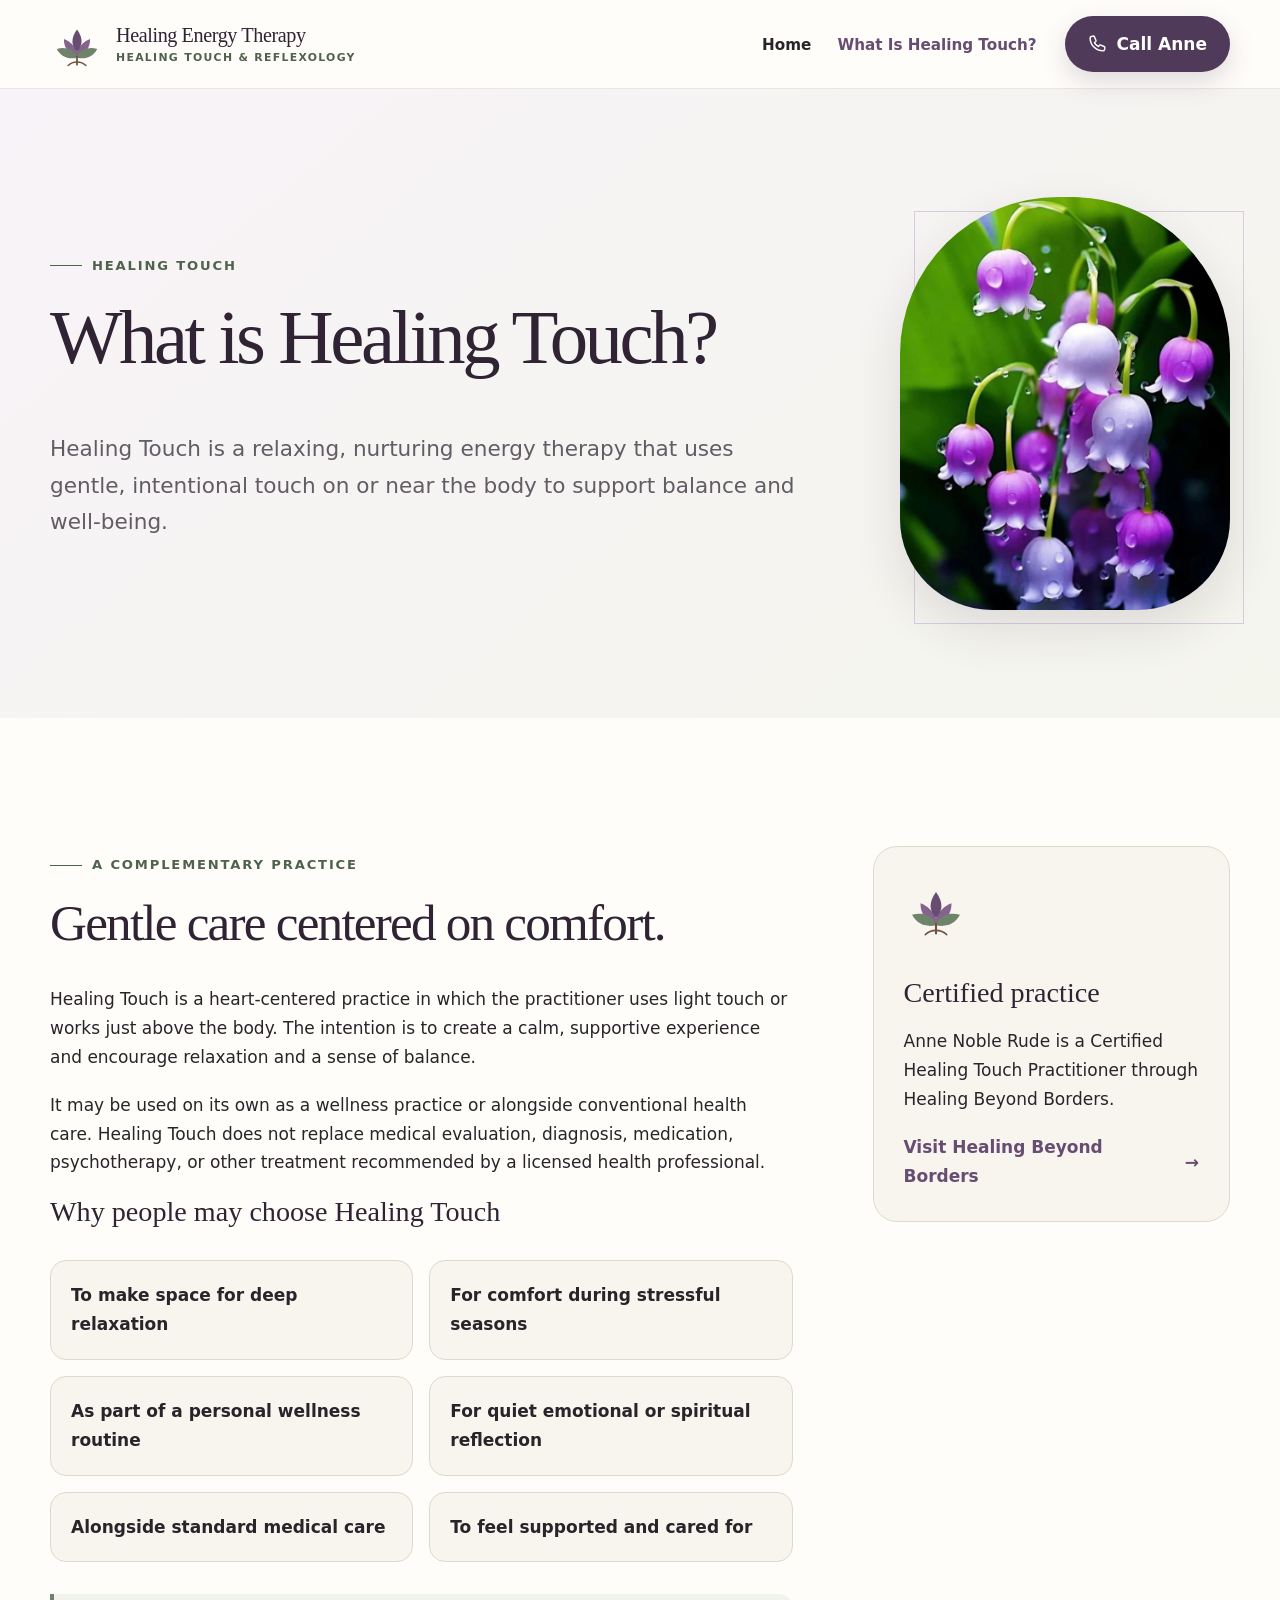
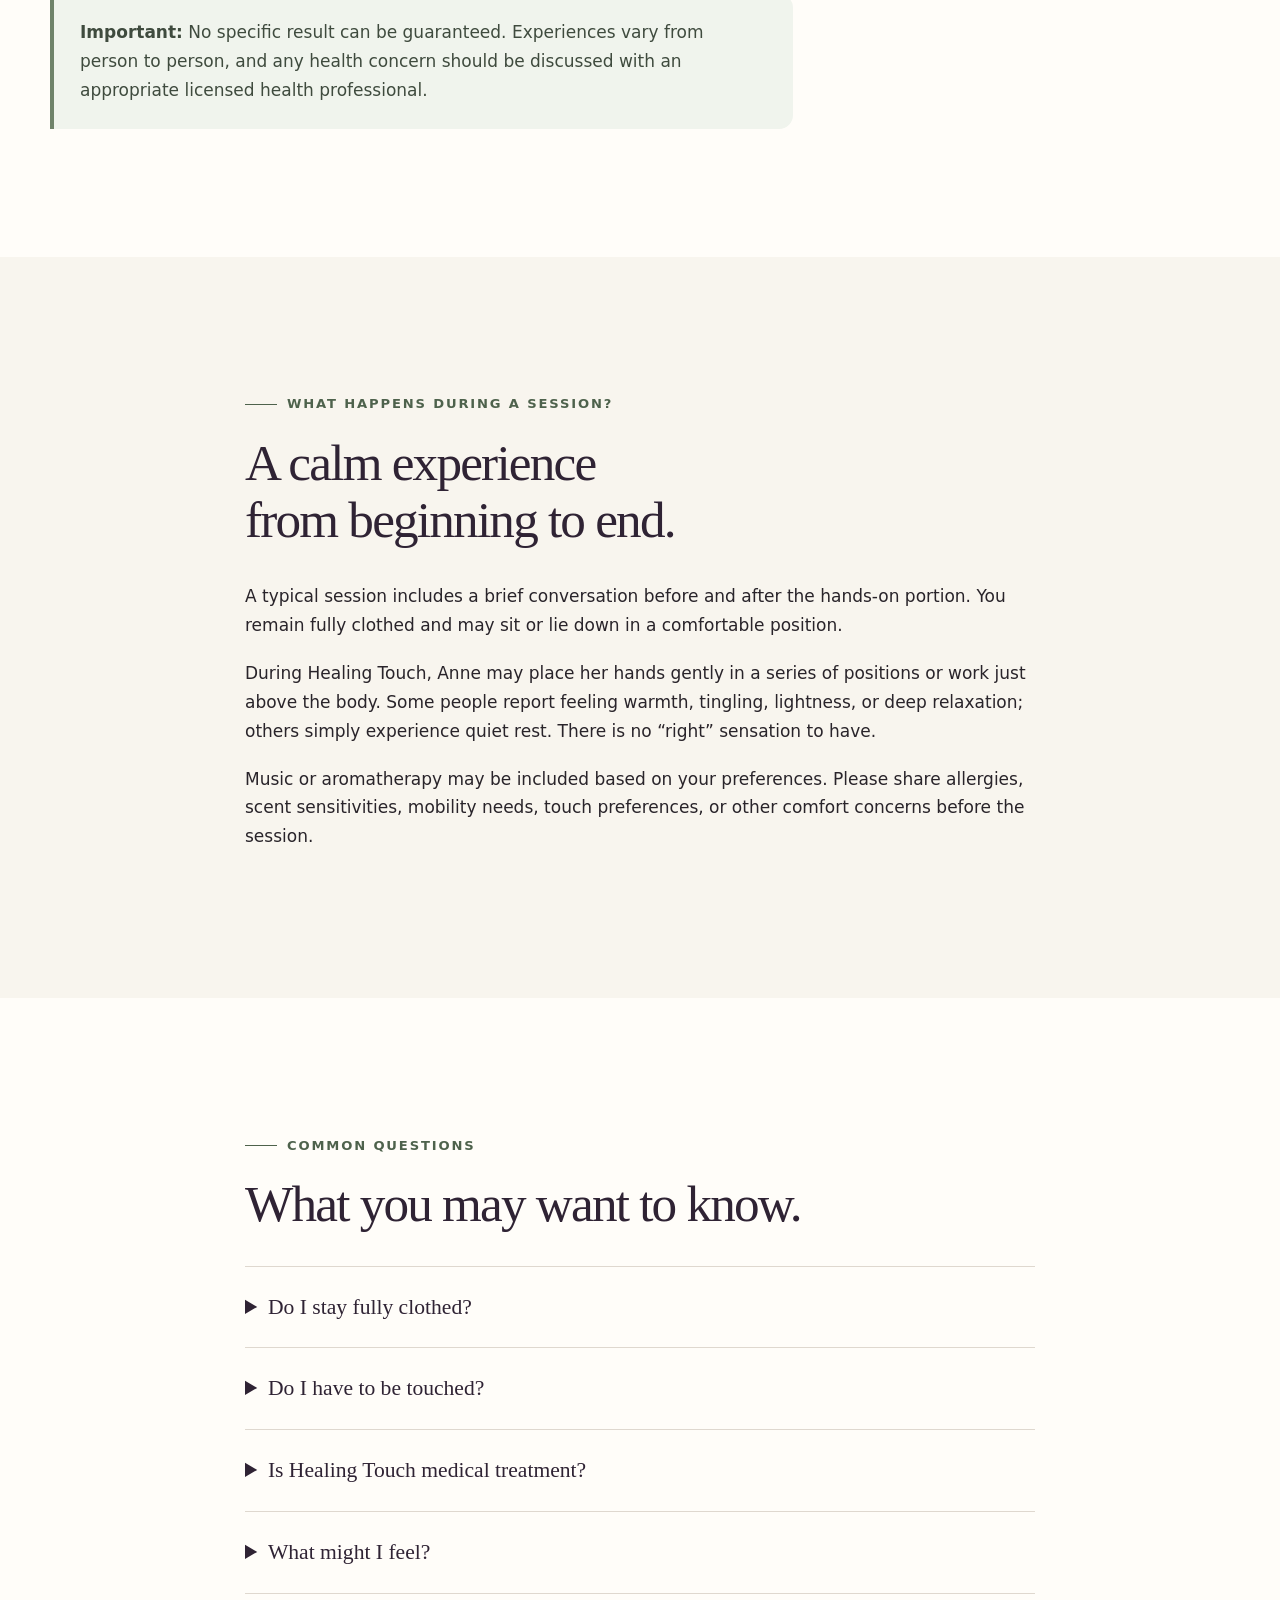
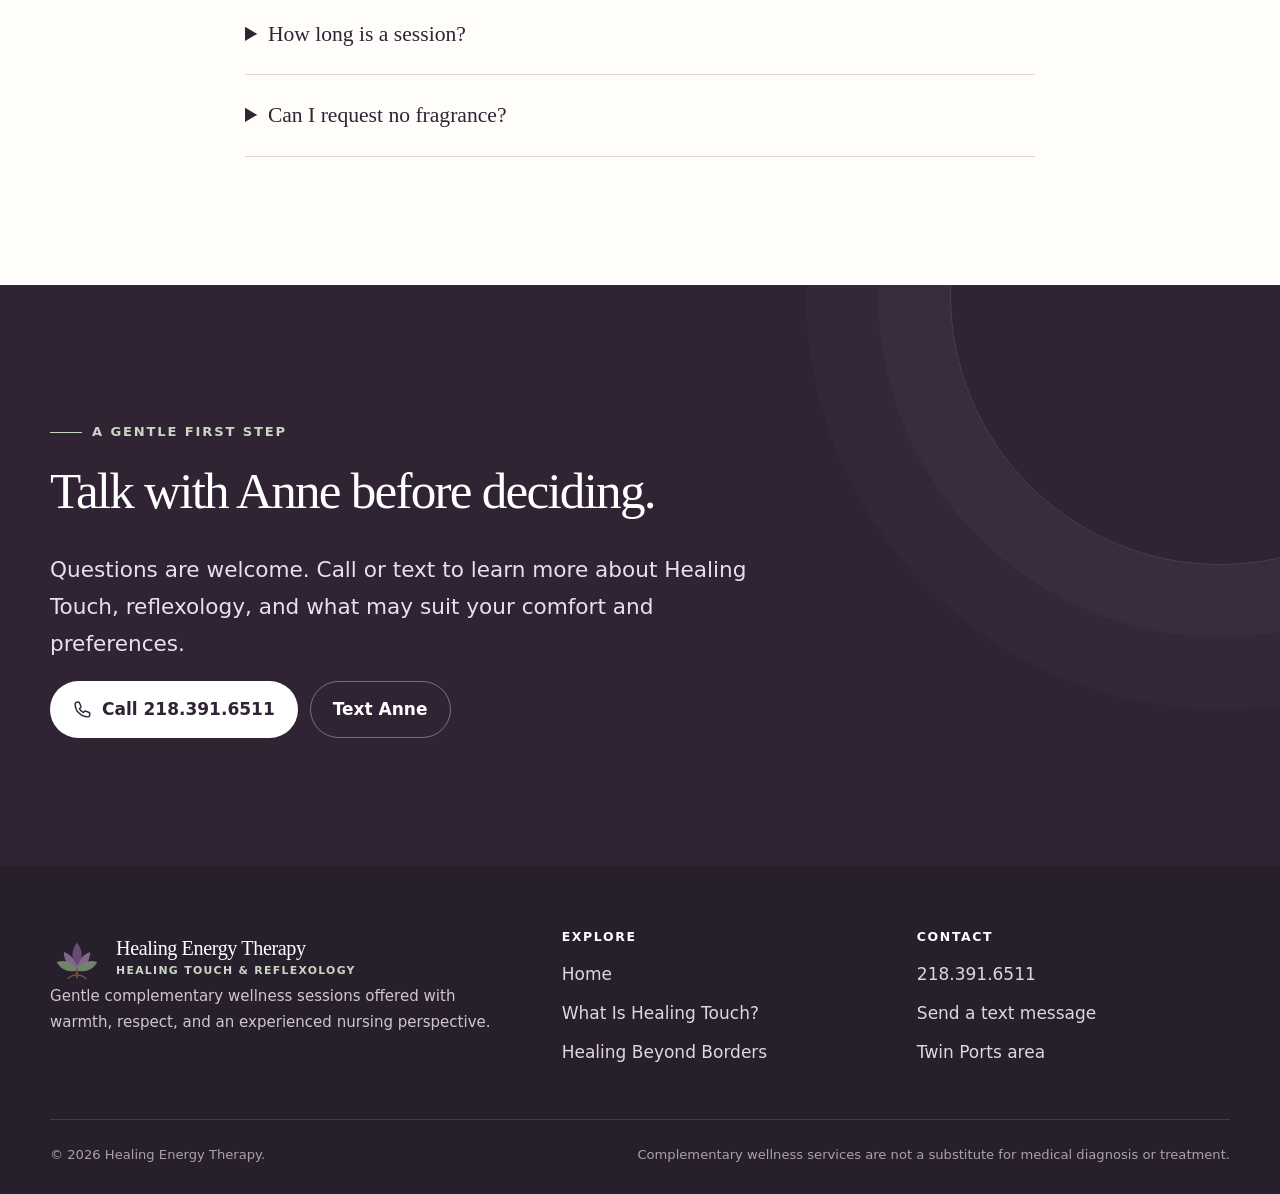
==== what-is-healing-touch/index.html @ 635c8689 "Add files via upload" ====
<!doctype html>
<html lang="en-US">
<head>
  <meta charset="utf-8">
  <meta name="viewport" content="width=device-width, initial-scale=1">
  <title>What Is Healing Touch? | Healing Energy Therapy</title>
  <meta name="description" content="Learn what Healing Touch is, how a session works, what you may experience, and answers to common questions from Anne Noble Rude, RN, MA, CHTP.">
  <meta name="robots" content="index,follow,max-image-preview:large">
  <meta name="theme-color" content="#4f3a59">
  <link rel="canonical" href="https://anneshealingtouchtherapy.com/what-is-healing-touch/">
  <link rel="icon" href="../assets/images/healing-energy-icon.png" type="image/png">
  <link rel="apple-touch-icon" href="../assets/images/healing-energy-icon.png">
  <link rel="manifest" href="../site.webmanifest">
  <link rel="preload" as="image" href="../assets/images/lily-of-the-valley.webp" fetchpriority="high">
  <link rel="stylesheet" href="../assets/css/styles-v1.css">
  <script defer src="../assets/js/site-v1.js"></script>
  <meta property="og:type" content="website"><meta property="og:locale" content="en_US"><meta property="og:site_name" content="Healing Energy Therapy">
  <meta property="og:title" content="What Is Healing Touch? | Healing Energy Therapy">
  <meta property="og:description" content="Learn what Healing Touch is, what a session is like, and answers to common questions.">
  <meta property="og:url" content="https://anneshealingtouchtherapy.com/what-is-healing-touch/">
  <meta property="og:image" content="https://anneshealingtouchtherapy.com/assets/images/healing-energy-social-share.webp"><meta property="og:image:width" content="1200"><meta property="og:image:height" content="630"><meta property="og:image:alt" content="Healing Energy Therapy lotus logo with soft purple flowers">
  <meta name="twitter:card" content="summary_large_image"><meta name="twitter:title" content="What Is Healing Touch? | Healing Energy Therapy"><meta name="twitter:description" content="Learn what Healing Touch is, what a session is like, and answers to common questions."><meta name="twitter:image" content="https://anneshealingtouchtherapy.com/assets/images/healing-energy-social-share.webp">
  <script type="application/ld+json">{"@context":"https://schema.org","@type":"WebPage","@id":"https://anneshealingtouchtherapy.com/what-is-healing-touch/#webpage","url":"https://anneshealingtouchtherapy.com/what-is-healing-touch/","name":"What Is Healing Touch? | Healing Energy Therapy","description":"Learn what Healing Touch is, what happens during a session, and answers to common questions.","isPartOf":{"@id":"https://anneshealingtouchtherapy.com/#website"},"about":{"@type":"Thing","name":"Healing Touch"},"provider":{"@id":"https://anneshealingtouchtherapy.com/#organization"}}</script>
</head>
<body>
<a class="screen-reader-text" href="#main-content">Skip to content</a>
<header class="het-site-header">
  <div class="het-container het-header-inner">
    <a class="het-brand" href="../" aria-label="Healing Energy Therapy home">
      <svg class="het-brand-mark" aria-hidden="true" viewBox="0 0 120 120" fill="none">
  <path d="M60 90C41 82 30 67 31 49c13 5 24 15 29 29 5-14 16-24 29-29 1 18-10 33-29 41Z" fill="#85638f"/>
  <path d="M60 77C48 65 45 48 60 28c15 20 12 37 0 49Z" fill="#684d73"/>
  <path d="M58 91c-20 3-34-4-43-20 17-5 32-1 43 12" fill="#6f836a"/>
  <path d="M62 91c20 3 34-4 43-20-17-5-32-1-43 12" fill="#6f836a"/>
  <path d="M60 88v18" stroke="#6f543f" stroke-width="4" stroke-linecap="round"/>
  <path d="M60 100c-8 0-15 3-20 8m20-8c8 0 15 3 20 8" stroke="#6f543f" stroke-width="3" stroke-linecap="round"/>
</svg>
      <span class="het-brand-text"><span class="het-brand-name">Healing Energy Therapy</span><span class="het-brand-subtitle">Healing Touch &amp; Reflexology</span></span>
    </a>
    <nav class="het-desktop-nav" aria-label="Primary navigation">
      <ul class="het-menu"><li><a href="../">Home</a></li><li><a aria-current="page" href="./">What Is Healing Touch?</a></li></ul>
      <a class="het-button het-header-button" href="tel:+12183916511"><svg aria-hidden="true" viewBox="0 0 24 24" fill="none"><path d="M8.2 3.7 10 7.8c.3.7.1 1.5-.5 2l-1.4 1.1c1.1 2.2 2.8 3.9 5 5l1.1-1.4c.5-.6 1.3-.8 2-.5l4.1 1.8c.8.4 1.2 1.2 1 2.1l-.5 2c-.2.8-.9 1.4-1.8 1.4C10 21.3 2.7 14 2.7 5c0-.9.6-1.6 1.4-1.8l2-.5c.9-.2 1.7.2 2.1 1Z" stroke="currentColor" stroke-width="1.8" stroke-linejoin="round"/></svg>Call Anne</a>
    </nav>
    <details class="het-mobile-menu">
      <summary><span class="screen-reader-text">Open menu</span><svg aria-hidden="true" viewBox="0 0 24 24" fill="none"><path d="M4 7h16M4 12h16M4 17h16" stroke="currentColor" stroke-width="2" stroke-linecap="round"/></svg></summary>
      <nav aria-label="Mobile navigation"><a href="../">Home</a><a aria-current="page" href="./">What Is Healing Touch?</a><a class="het-button" href="tel:+12183916511"><svg aria-hidden="true" viewBox="0 0 24 24" fill="none"><path d="M8.2 3.7 10 7.8c.3.7.1 1.5-.5 2l-1.4 1.1c1.1 2.2 2.8 3.9 5 5l1.1-1.4c.5-.6 1.3-.8 2-.5l4.1 1.8c.8.4 1.2 1.2 1 2.1l-.5 2c-.2.8-.9 1.4-1.8 1.4C10 21.3 2.7 14 2.7 5c0-.9.6-1.6 1.4-1.8l2-.5c.9-.2 1.7.2 2.1 1Z" stroke="currentColor" stroke-width="1.8" stroke-linejoin="round"/></svg>Call Anne</a></nav>
    </details>
  </div>
</header>
<main id="main-content">
  <section class="het-page-hero"><div class="het-container het-page-hero-grid"><div class="het-animate-in"><span class="het-kicker">Healing Touch</span><h1>What is Healing Touch?</h1><p class="het-lead">Healing Touch is a relaxing, nurturing energy therapy that uses gentle, intentional touch on or near the body to support balance and well-being.</p></div><div class="het-page-hero-image het-animate-in het-delay-1"><img src="../assets/images/lily-of-the-valley.webp" width="775" height="1000" alt="Purple bell-shaped flowers with water droplets" fetchpriority="high"></div></div></section>

  <section class="het-section"><div class="het-container het-content-grid"><article class="reveal"><span class="het-kicker">A complementary practice</span><h2>Gentle care centered on comfort.</h2><p>Healing Touch is a heart-centered practice in which the practitioner uses light touch or works just above the body. The intention is to create a calm, supportive experience and encourage relaxation and a sense of balance.</p><p>It may be used on its own as a wellness practice or alongside conventional health care. Healing Touch does not replace medical evaluation, diagnosis, medication, psychotherapy, or other treatment recommended by a licensed health professional.</p><h3>Why people may choose Healing Touch</h3><ul class="het-feature-list"><li>To make space for deep relaxation</li><li>For comfort during stressful seasons</li><li>As part of a personal wellness routine</li><li>For quiet emotional or spiritual reflection</li><li>Alongside standard medical care</li><li>To feel supported and cared for</li></ul><div class="het-notice"><strong>Important:</strong> No specific result can be guaranteed. Experiences vary from person to person, and any health concern should be discussed with an appropriate licensed health professional.</div></article><aside class="het-sticky-card reveal"><svg class="het-service-icon" aria-hidden="true" viewBox="0 0 120 120" fill="none">
  <path d="M60 90C41 82 30 67 31 49c13 5 24 15 29 29 5-14 16-24 29-29 1 18-10 33-29 41Z" fill="#85638f"/>
  <path d="M60 77C48 65 45 48 60 28c15 20 12 37 0 49Z" fill="#684d73"/>
  <path d="M58 91c-20 3-34-4-43-20 17-5 32-1 43 12" fill="#6f836a"/>
  <path d="M62 91c20 3 34-4 43-20-17-5-32-1-43 12" fill="#6f836a"/>
  <path d="M60 88v18" stroke="#6f543f" stroke-width="4" stroke-linecap="round"/>
  <path d="M60 100c-8 0-15 3-20 8m20-8c8 0 15 3 20 8" stroke="#6f543f" stroke-width="3" stroke-linecap="round"/>
</svg><h3>Certified practice</h3><p>Anne Noble Rude is a Certified Healing Touch Practitioner through Healing Beyond Borders.</p><a class="het-text-link" href="https://www.healingbeyondborders.org/" rel="external noopener noreferrer">Visit Healing Beyond Borders</a></aside></div></section>

  <section class="het-section het-section--soft"><div class="het-narrow reveal"><span class="het-kicker">What happens during a session?</span><h2>A calm experience from beginning to end.</h2><p>A typical session includes a brief conversation before and after the hands-on portion. You remain fully clothed and may sit or lie down in a comfortable position.</p><p>During Healing Touch, Anne may place her hands gently in a series of positions or work just above the body. Some people report feeling warmth, tingling, lightness, or deep relaxation; others simply experience quiet rest. There is no “right” sensation to have.</p><p>Music or aromatherapy may be included based on your preferences. Please share allergies, scent sensitivities, mobility needs, touch preferences, or other comfort concerns before the session.</p></div></section>

  <section class="het-section"><div class="het-narrow reveal"><span class="het-kicker">Common questions</span><h2>What you may want to know.</h2><div class="het-faq"><details><summary>Do I stay fully clothed?</summary><p>Yes. Healing Touch sessions are provided while you remain fully clothed.</p></details><details><summary>Do I have to be touched?</summary><p>No. Techniques can be performed with hands just above the body. Your preferences and consent guide the session at all times.</p></details><details><summary>Is Healing Touch medical treatment?</summary><p>No. It is a complementary wellness practice and should not be used in place of medical or mental health care.</p></details><details><summary>What might I feel?</summary><p>Experiences vary. You may notice relaxation, warmth, tingling, lightness, or no particular sensation. All of those experiences are normal.</p></details><details><summary>How long is a session?</summary><p>A typical session is approximately 60 minutes, including a brief conversation before and after the treatment portion. Call or text Anne to confirm the current session format.</p></details><details><summary>Can I request no fragrance?</summary><p>Yes. Aromatherapy is optional. Please mention allergies or scent sensitivities before your appointment.</p></details></div></div></section>

  <section class="het-section het-cta"><div class="het-container reveal"><span class="het-kicker het-kicker-light">A gentle first step</span><h2>Talk with Anne before deciding.</h2><p class="het-lead">Questions are welcome. Call or text to learn more about Healing Touch, reflexology, and what may suit your comfort and preferences.</p><div class="het-actions"><a class="het-button" href="tel:+12183916511"><svg aria-hidden="true" viewBox="0 0 24 24" fill="none"><path d="M8.2 3.7 10 7.8c.3.7.1 1.5-.5 2l-1.4 1.1c1.1 2.2 2.8 3.9 5 5l1.1-1.4c.5-.6 1.3-.8 2-.5l4.1 1.8c.8.4 1.2 1.2 1 2.1l-.5 2c-.2.8-.9 1.4-1.8 1.4C10 21.3 2.7 14 2.7 5c0-.9.6-1.6 1.4-1.8l2-.5c.9-.2 1.7.2 2.1 1Z" stroke="currentColor" stroke-width="1.8" stroke-linejoin="round"/></svg>Call 218.391.6511</a><a class="het-button het-button--secondary" href="sms:+12183916511">Text Anne</a></div></div></section>
</main>
<footer class="het-site-footer">
  <div class="het-container">
    <div class="het-footer-grid">
      <div>
        <a class="het-brand" href="../"><svg class="het-brand-mark" aria-hidden="true" viewBox="0 0 120 120" fill="none">
  <path d="M60 90C41 82 30 67 31 49c13 5 24 15 29 29 5-14 16-24 29-29 1 18-10 33-29 41Z" fill="#85638f"/>
  <path d="M60 77C48 65 45 48 60 28c15 20 12 37 0 49Z" fill="#684d73"/>
  <path d="M58 91c-20 3-34-4-43-20 17-5 32-1 43 12" fill="#6f836a"/>
  <path d="M62 91c20 3 34-4 43-20-17-5-32-1-43 12" fill="#6f836a"/>
  <path d="M60 88v18" stroke="#6f543f" stroke-width="4" stroke-linecap="round"/>
  <path d="M60 100c-8 0-15 3-20 8m20-8c8 0 15 3 20 8" stroke="#6f543f" stroke-width="3" stroke-linecap="round"/>
</svg><span class="het-brand-text"><span class="het-brand-name">Healing Energy Therapy</span><span class="het-brand-subtitle">Healing Touch &amp; Reflexology</span></span></a>
        <p>Gentle complementary wellness sessions offered with warmth, respect, and an experienced nursing perspective.</p>
      </div>
      <div><h2 class="het-footer-title">Explore</h2><ul class="het-footer-links"><li><a href="../">Home</a></li><li><a href="./">What Is Healing Touch?</a></li><li><a href="https://www.healingbeyondborders.org/" rel="external noopener noreferrer">Healing Beyond Borders</a></li></ul></div>
      <div><h2 class="het-footer-title">Contact</h2><ul class="het-footer-links"><li><a href="tel:+12183916511">218.391.6511</a></li><li><a href="sms:+12183916511">Send a text message</a></li><li>Twin Ports area</li></ul></div>
    </div>
    <div class="het-footer-bottom"><span>&copy; <span data-current-year>2026</span> Healing Energy Therapy.</span><span>Complementary wellness services are not a substitute for medical diagnosis or treatment.</span></div>
  </div>
</footer>
</body>
</html>
---- assets/css/styles-v1.css ----
:root {
  --het-plum-950:#2f2334;--het-plum-800:#4f3a59;--het-plum-650:#684d73;--het-plum-200:#d9cce0;
  --het-sage-800:#4e624c;--het-sage-650:#6f836a;--het-sage-200:#d8e2d2;--het-bark-800:#5f4a3c;
  --het-cream:#f8f5ee;--het-ivory:#fffdf9;--het-ink:#29242a;--het-muted:#625c64;--het-border:#dfd8cf;
  --het-shadow:0 18px 50px rgba(47,35,52,.12);--het-radius:24px;--het-radius-lg:40px;--het-container:1180px;
}
*,*::before,*::after{box-sizing:border-box}html{scroll-behavior:smooth}body{margin:0;color:var(--het-ink);background:var(--het-ivory);font-family:ui-sans-serif,system-ui,-apple-system,BlinkMacSystemFont,"Segoe UI",sans-serif;font-size:17px;line-height:1.7;-webkit-font-smoothing:antialiased}img{max-width:100%;height:auto;display:block}a{color:var(--het-plum-650);text-decoration-thickness:1px;text-underline-offset:3px}a:hover{color:var(--het-plum-950)}button,input,textarea,select{font:inherit}button,a{-webkit-tap-highlight-color:transparent}:focus-visible{outline:3px solid #b08bc0;outline-offset:4px}h1,h2,h3,h4{margin:0 0 .65em;color:var(--het-plum-950);font-family:Georgia,"Times New Roman",serif;font-weight:500;line-height:1.12;text-wrap:balance}h1{font-size:clamp(2.65rem,6vw,5.6rem);letter-spacing:-.045em}h2{font-size:clamp(2.15rem,4vw,3.8rem);letter-spacing:-.035em}h3{font-size:clamp(1.4rem,2.2vw,1.95rem)}p{margin:0 0 1.2rem}ul,ol{padding-left:1.25rem}.screen-reader-text{position:absolute!important;width:1px;height:1px;padding:0;margin:-1px;overflow:hidden;clip:rect(0,0,0,0);white-space:nowrap;border:0}.screen-reader-text:focus{position:fixed!important;top:12px;left:12px;z-index:100000;width:auto;height:auto;padding:12px 16px;margin:0;clip:auto;background:#fff;color:var(--het-ink);border-radius:8px}.het-container{width:min(calc(100% - 40px),var(--het-container));margin-inline:auto}.het-narrow{width:min(calc(100% - 40px),790px);margin-inline:auto}.het-section{padding:clamp(72px,10vw,132px) 0;position:relative}.het-section--soft{background:var(--het-cream)}.het-section--sage{background:#eff3eb}.het-kicker{display:inline-flex;align-items:center;gap:10px;margin-bottom:18px;color:var(--het-sage-800);font-size:.82rem;font-weight:800;letter-spacing:.14em;text-transform:uppercase}.het-kicker::before{content:"";width:32px;height:1px;background:currentColor}.het-kicker-light{color:#c8d6c3}.het-lead{max-width:760px;font-size:clamp(1.12rem,2vw,1.35rem);color:var(--het-muted)}.het-centered{text-align:center}.het-centered .het-lead{margin-inline:auto}.het-button{display:inline-flex;align-items:center;justify-content:center;gap:10px;min-height:50px;padding:13px 22px;border:1px solid transparent;border-radius:999px;background:var(--het-plum-800);color:#fff;font-weight:750;text-decoration:none;box-shadow:0 10px 26px rgba(79,58,89,.18);transition:transform .18s ease,background .18s ease,box-shadow .18s ease}.het-button:hover{color:#fff;background:var(--het-plum-950);transform:translateY(-2px);box-shadow:0 14px 30px rgba(47,35,52,.24)}.het-button--secondary{background:transparent;color:var(--het-plum-950);border-color:var(--het-plum-200);box-shadow:none}.het-button--secondary:hover{color:var(--het-plum-950);background:#fff}.het-button svg{width:19px;height:19px}.het-actions{display:flex;flex-wrap:wrap;gap:12px;align-items:center}.het-site-header{position:sticky;top:0;z-index:1000;background:rgba(255,253,249,.94);border-bottom:1px solid rgba(95,74,60,.12);backdrop-filter:blur(14px)}.het-header-inner{min-height:88px;display:flex;align-items:center;justify-content:space-between;gap:28px}.het-brand{display:flex;align-items:center;gap:12px;color:var(--het-plum-950);text-decoration:none;min-width:0}.het-brand:hover{color:var(--het-plum-950)}.het-brand-mark{width:54px;flex:0 0 54px}.het-brand-text{display:flex;flex-direction:column;line-height:1.08}.het-brand-name{font-family:Georgia,"Times New Roman",serif;font-size:1.26rem;letter-spacing:-.02em}.het-brand-subtitle{margin-top:5px;color:var(--het-sage-800);font-size:.68rem;font-weight:800;letter-spacing:.12em;text-transform:uppercase}.het-desktop-nav{display:flex;align-items:center;gap:28px}.het-menu{display:flex;align-items:center;gap:26px;padding:0;margin:0;list-style:none}.het-menu a{color:var(--het-ink);font-size:.95rem;font-weight:700;text-decoration:none}.het-menu a:hover,.het-menu a[aria-current="page"]{color:var(--het-plum-650)}.het-header-button{white-space:nowrap}.het-mobile-menu{display:none;position:relative}.het-mobile-menu summary{display:grid;place-items:center;width:48px;height:48px;cursor:pointer;list-style:none;border-radius:50%}.het-mobile-menu summary::-webkit-details-marker{display:none}.het-mobile-menu summary svg{width:28px}.het-mobile-menu nav{position:absolute;top:58px;right:0;display:grid;gap:4px;width:min(310px,calc(100vw - 28px));padding:18px;background:var(--het-ivory);border:1px solid var(--het-border);border-radius:18px;box-shadow:var(--het-shadow)}.het-mobile-menu nav>a:not(.het-button){padding:10px 8px;color:var(--het-ink);font-weight:700;text-decoration:none;border-radius:8px}.het-mobile-menu nav>a:not(.het-button):hover{background:var(--het-cream)}.het-mobile-menu .het-button{margin-top:8px}.het-hero{overflow:hidden;position:relative;padding:clamp(62px,9vw,116px) 0 clamp(76px,10vw,128px);background:radial-gradient(circle at 12% 20%,rgba(217,204,224,.45),transparent 31%),radial-gradient(circle at 88% 78%,rgba(216,226,210,.65),transparent 30%),linear-gradient(135deg,#fffdf9 0%,#f6f0f7 48%,#f1f4ec 100%)}.het-hero::after{content:"";position:absolute;width:520px;height:520px;right:-240px;top:40px;border:1px solid rgba(104,77,115,.13);border-radius:50%;box-shadow:0 0 0 58px rgba(104,77,115,.035),0 0 0 116px rgba(111,131,106,.035)}.het-hero-grid{display:grid;grid-template-columns:1.05fr .95fr;gap:clamp(42px,8vw,96px);align-items:center;position:relative;z-index:1}.het-hero-copy p{max-width:650px;color:var(--het-muted);font-size:clamp(1.08rem,2vw,1.27rem)}.het-credential{display:inline-flex;flex-wrap:wrap;gap:7px 14px;margin:10px 0 30px;color:var(--het-bark-800);font-size:.96rem;font-weight:800}.het-credential span+span::before{content:"•";margin-right:14px;color:var(--het-sage-650)}.het-hero-visual{position:relative;min-height:540px}.het-hero-photo{position:absolute;inset:0 10% 0 8%;border-radius:48% 48% 32% 32%/38% 38% 25% 25%;overflow:hidden;box-shadow:var(--het-shadow);background:var(--het-plum-200)}.het-hero-photo img{width:100%;height:100%;object-fit:cover;object-position:center}.het-hero-card{position:absolute;right:0;bottom:38px;max-width:270px;padding:22px 24px;border:1px solid rgba(255,255,255,.65);border-radius:22px;background:rgba(255,253,249,.92);box-shadow:0 16px 45px rgba(47,35,52,.16);backdrop-filter:blur(12px)}.het-hero-card strong{display:block;margin-bottom:4px;color:var(--het-plum-950);font-family:Georgia,serif;font-size:1.22rem;font-weight:500}.het-hero-card span{color:var(--het-muted);font-size:.92rem}.het-botanical{position:absolute;left:0;bottom:14px;width:118px;opacity:.82}.het-intro-grid{display:grid;grid-template-columns:.9fr 1.1fr;gap:clamp(42px,8vw,100px);align-items:center}.het-image-frame{position:relative}.het-image-frame img{width:100%;aspect-ratio:4/5;object-fit:cover;border-radius:var(--het-radius-lg);box-shadow:var(--het-shadow)}.het-image-frame::before{content:"";position:absolute;inset:-18px 18px 18px -18px;border:1px solid var(--het-sage-200);border-radius:var(--het-radius-lg);z-index:-1}.het-check-list{display:grid;gap:14px;margin:28px 0 0;padding:0;list-style:none}.het-check-list li{position:relative;padding-left:34px}.het-check-list li::before{content:"";position:absolute;left:0;top:.5em;width:18px;height:18px;border-radius:50%;background:var(--het-sage-200);box-shadow:inset 0 0 0 5px #eff3eb;border:1px solid var(--het-sage-650)}.het-card-grid{display:grid;grid-template-columns:repeat(2,minmax(0,1fr));gap:24px;margin-top:48px}.het-service-card{position:relative;overflow:hidden;min-height:420px;padding:clamp(30px,5vw,54px);border:1px solid var(--het-border);border-radius:var(--het-radius);background:#fff;box-shadow:0 12px 36px rgba(47,35,52,.07)}.het-service-card::after{content:"";position:absolute;right:-65px;bottom:-65px;width:210px;height:210px;border-radius:50%;background:rgba(216,226,210,.55)}.het-service-card:nth-child(2)::after{background:rgba(217,204,224,.5)}.het-service-icon{width:64px;height:64px;margin-bottom:28px}.het-service-card p{max-width:520px;color:var(--het-muted)}.het-text-link{display:inline-flex;align-items:center;gap:8px;font-weight:800;text-decoration:none}.het-text-link::after{content:"→";transition:transform .18s ease}.het-text-link:hover::after{transform:translateX(4px)}.het-steps{display:grid;grid-template-columns:repeat(3,minmax(0,1fr));gap:22px;margin-top:50px;counter-reset:step}.het-step{padding:30px;border-radius:var(--het-radius);background:#fff;border:1px solid var(--het-border)}.het-step::before{counter-increment:step;content:"0" counter(step);display:block;margin-bottom:24px;color:var(--het-sage-650);font-family:Georgia,serif;font-size:1.35rem}.het-step p{color:var(--het-muted);font-size:.98rem}.het-practitioner{display:grid;grid-template-columns:1.1fr .9fr;gap:clamp(42px,8vw,100px);align-items:center}.het-quote-card{padding:clamp(32px,6vw,60px);border-radius:var(--het-radius-lg);color:#fff;background:var(--het-plum-800);box-shadow:var(--het-shadow)}.het-quote-card p{font-family:Georgia,serif;font-size:clamp(1.35rem,2.4vw,2.05rem);line-height:1.45}.het-quote-card small{display:block;margin-top:22px;color:#e8deec;font-weight:700}.het-cta{overflow:hidden;color:#fff;background:var(--het-plum-950)}.het-cta::before{content:"";position:absolute;width:540px;height:540px;right:-210px;top:-260px;border-radius:50%;border:1px solid rgba(255,255,255,.12);box-shadow:0 0 0 72px rgba(255,255,255,.025),0 0 0 144px rgba(255,255,255,.018)}.het-cta h2,.het-cta h3{color:#fff}.het-cta p{max-width:720px;color:#e8e0ea}.het-cta .het-button{background:#fff;color:var(--het-plum-950);box-shadow:none}.het-cta .het-button:hover{background:var(--het-cream);color:var(--het-plum-950)}.het-cta .het-button--secondary{background:transparent;color:#fff;border-color:rgba(255,255,255,.35)}.het-cta .het-button--secondary:hover{background:rgba(255,255,255,.08);color:#fff}.het-page-hero{overflow:hidden;position:relative;padding:clamp(60px,9vw,108px) 0;background:linear-gradient(140deg,#f8f3f8 0%,#f4f5ed 100%)}.het-page-hero-grid{display:grid;grid-template-columns:1.2fr .55fr;gap:clamp(38px,7vw,84px);align-items:center}.het-page-hero .het-lead{max-width:820px}.het-page-hero-image{max-width:330px;justify-self:end;position:relative}.het-page-hero-image img{aspect-ratio:4/5;object-fit:cover;border-radius:48% 48% 28% 28%/38% 38% 22% 22%;box-shadow:var(--het-shadow)}.het-page-hero-image::after{content:"";position:absolute;inset:14px -14px -14px 14px;border:1px solid var(--het-plum-200);border-radius:inherit;z-index:-1}.het-content-grid{display:grid;grid-template-columns:minmax(0,1.35fr) minmax(280px,.65fr);gap:clamp(42px,7vw,80px);align-items:start}.het-sticky-card{position:sticky;top:120px;padding:30px;border-radius:var(--het-radius);border:1px solid var(--het-border);background:var(--het-cream)}.het-feature-list{display:grid;grid-template-columns:repeat(2,minmax(0,1fr));gap:16px;margin:32px 0;padding:0;list-style:none}.het-feature-list li{padding:20px;border-radius:16px;background:var(--het-cream);border:1px solid var(--het-border);font-weight:700}.het-notice{padding:24px 26px;border-left:4px solid var(--het-sage-650);border-radius:0 14px 14px 0;background:#f0f4ed;color:#3f4b3e}.het-faq{border-top:1px solid var(--het-border)}.het-faq details{border-bottom:1px solid var(--het-border)}.het-faq summary{padding:22px 0;color:var(--het-plum-950);font-family:Georgia,serif;font-size:1.35rem;cursor:pointer}.het-faq details p{padding:0 0 22px;color:var(--het-muted)}.het-site-footer{padding:64px 0 28px;color:#ded6e1;background:#281f2c}.het-footer-grid{display:grid;grid-template-columns:1.2fr .8fr .8fr;gap:42px}.het-site-footer .het-brand{color:#fff}.het-site-footer .het-brand-subtitle{color:#c8d6c3}.het-site-footer p{max-width:480px;color:#cfc6d1;font-size:.94rem}.het-footer-title{margin-bottom:16px;color:#fff;font-family:inherit;font-size:.78rem;font-weight:800;letter-spacing:.13em;text-transform:uppercase}.het-footer-links{padding:0;margin:0;list-style:none}.het-footer-links li+li{margin-top:10px}.het-footer-links a{color:#ded6e1;text-decoration:none}.het-footer-links a:hover{color:#fff}.het-footer-bottom{display:flex;justify-content:space-between;gap:20px;margin-top:52px;padding-top:24px;border-top:1px solid rgba(255,255,255,.12);color:#aaa0ad;font-size:.82rem}.het-animate-in{animation:hetRise .72s both}.het-delay-1{animation-delay:.14s}.reveal{opacity:1;transform:none}.reveal-ready .reveal{opacity:0;transform:translateY(24px);transition:opacity .65s ease,transform .65s ease}.reveal-ready .reveal.is-visible{opacity:1;transform:none}@keyframes hetRise{from{opacity:0;transform:translateY(18px)}to{opacity:1;transform:none}}
@media(max-width:960px){.het-desktop-nav{display:none}.het-mobile-menu{display:block}.het-hero-grid,.het-intro-grid,.het-practitioner,.het-content-grid,.het-page-hero-grid{grid-template-columns:1fr}.het-hero-visual{min-height:480px;max-width:620px;width:100%;margin-inline:auto}.het-intro-grid .het-image-frame{max-width:620px}.het-sticky-card{position:static}.het-page-hero-image{display:none}.het-footer-grid{grid-template-columns:1fr 1fr}.het-footer-grid>:first-child{grid-column:1/-1}}
@media(max-width:680px){body{font-size:16px}.het-container,.het-narrow{width:min(calc(100% - 28px),var(--het-container))}.het-header-inner{min-height:76px}.het-brand-mark{width:46px;flex-basis:46px}.het-brand-name{font-size:1.05rem}.het-brand-subtitle{font-size:.58rem}.het-hero{padding-top:48px}.het-hero-visual{min-height:400px}.het-hero-photo{inset:0 3%}.het-hero-card{right:3%;bottom:16px;max-width:235px;padding:17px 18px}.het-botanical{width:86px}.het-card-grid,.het-steps,.het-feature-list,.het-footer-grid{grid-template-columns:1fr}.het-service-card{min-height:0}.het-footer-grid>:first-child{grid-column:auto}.het-footer-bottom{flex-direction:column}.het-actions{align-items:stretch}.het-actions .het-button{width:100%}.het-credential{display:grid;gap:2px}.het-credential span+span::before{content:none}.het-mobile-menu nav{right:-2px}}
@media(prefers-reduced-motion:reduce){html{scroll-behavior:auto}*,*::before,*::after{animation-duration:.01ms!important;animation-iteration-count:1!important;transition-duration:.01ms!important}.reveal-ready .reveal{opacity:1;transform:none}}
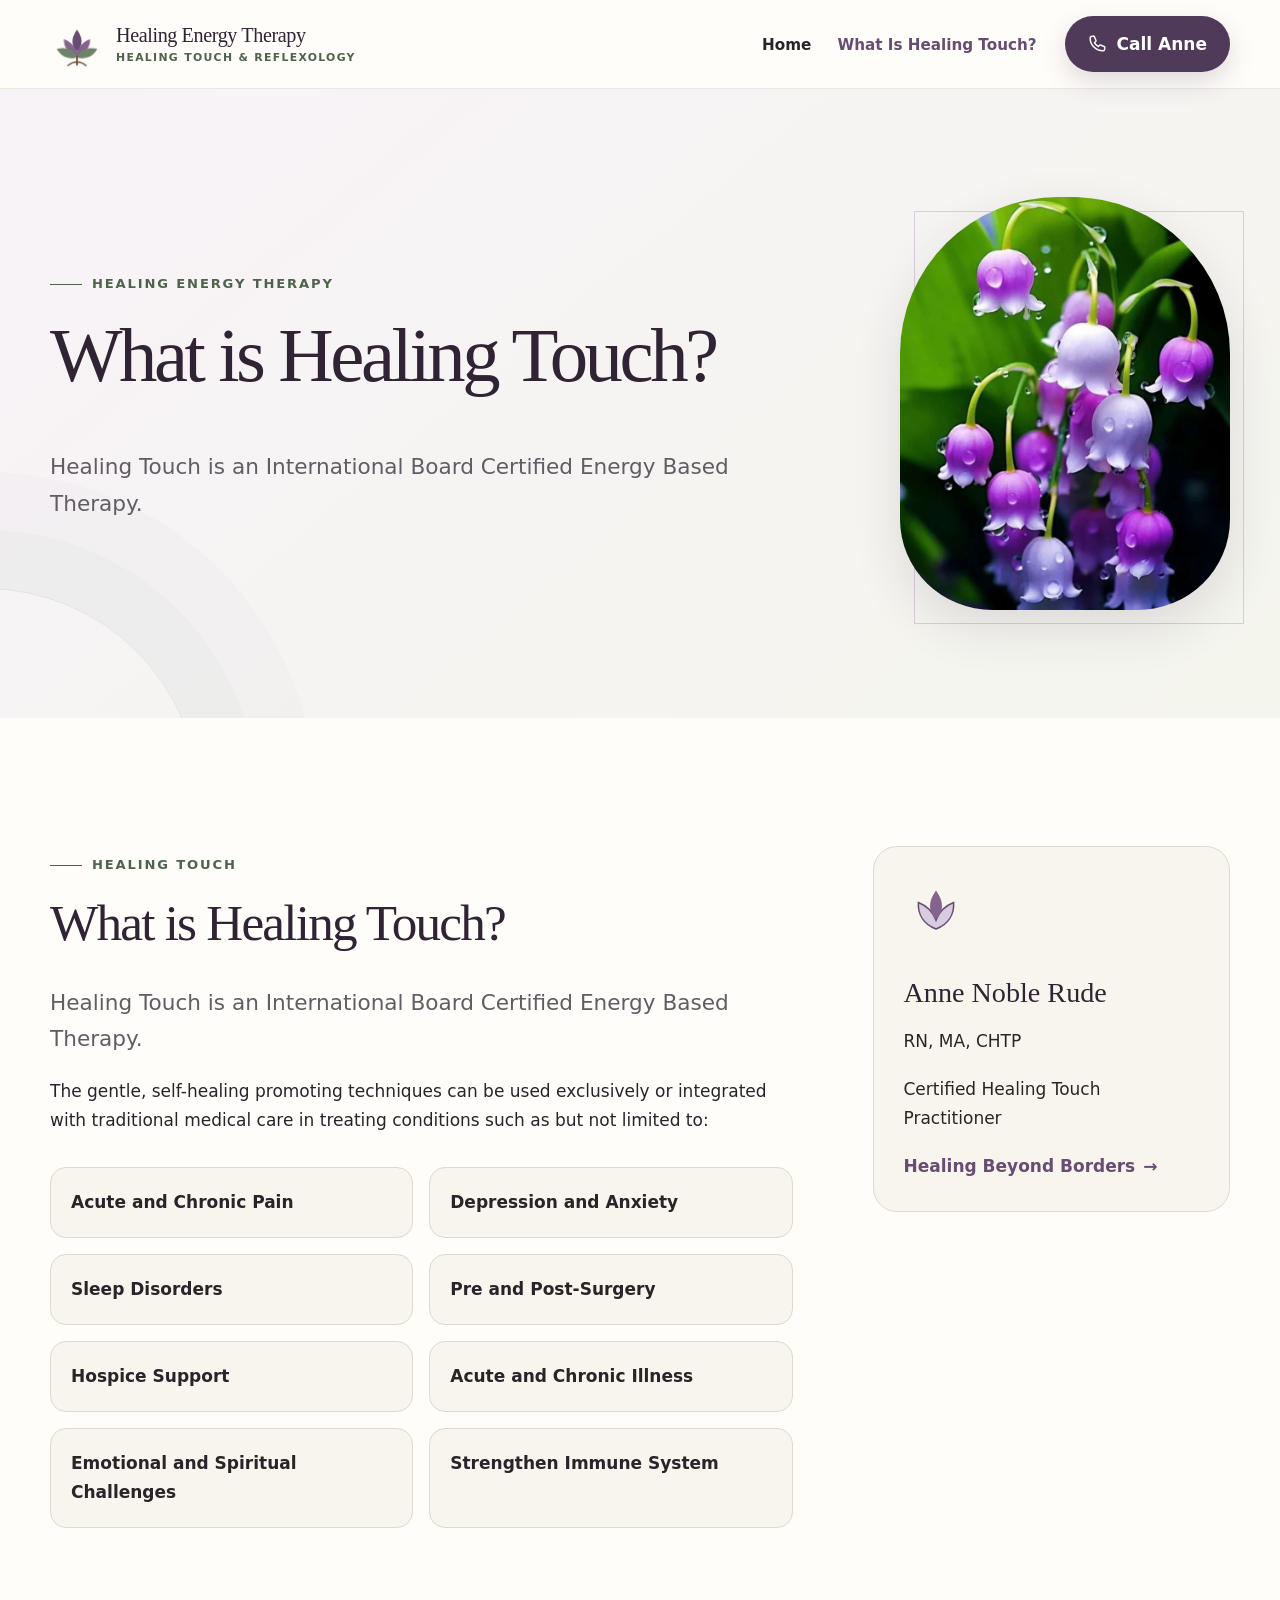
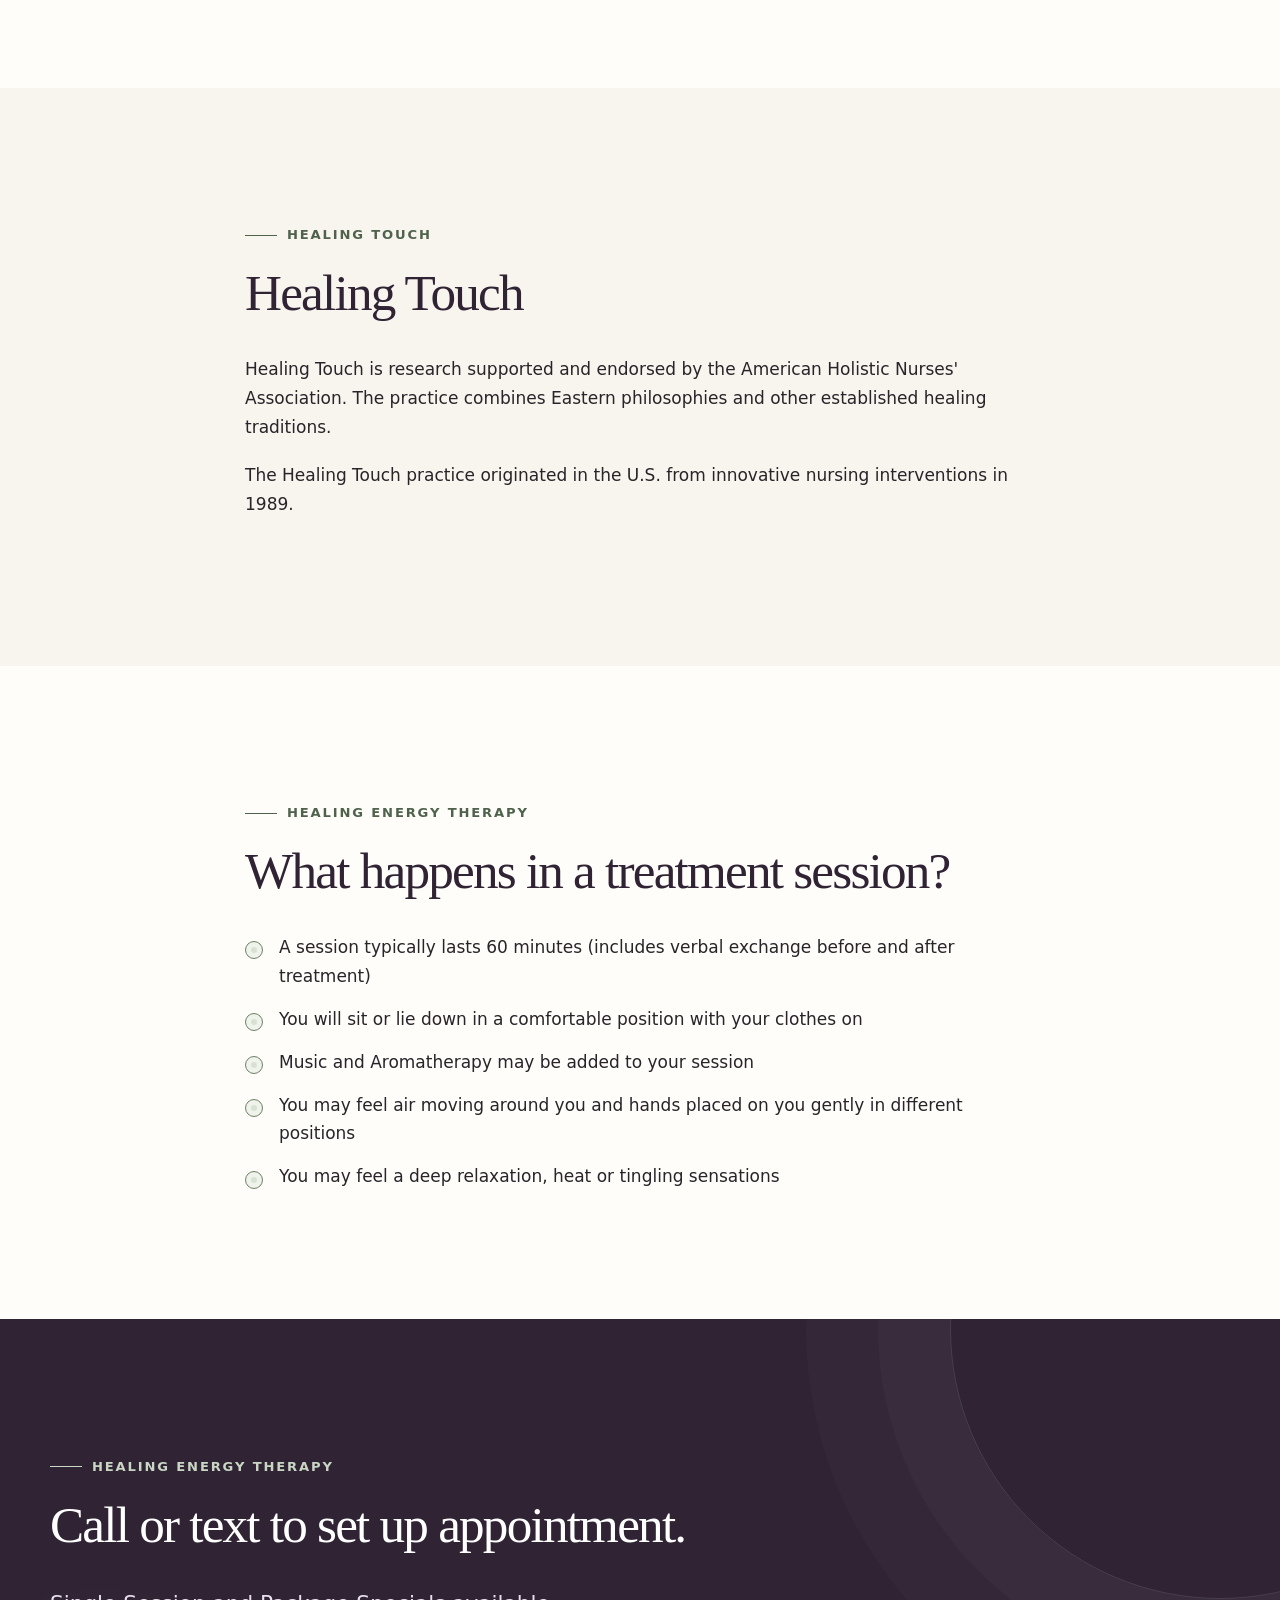
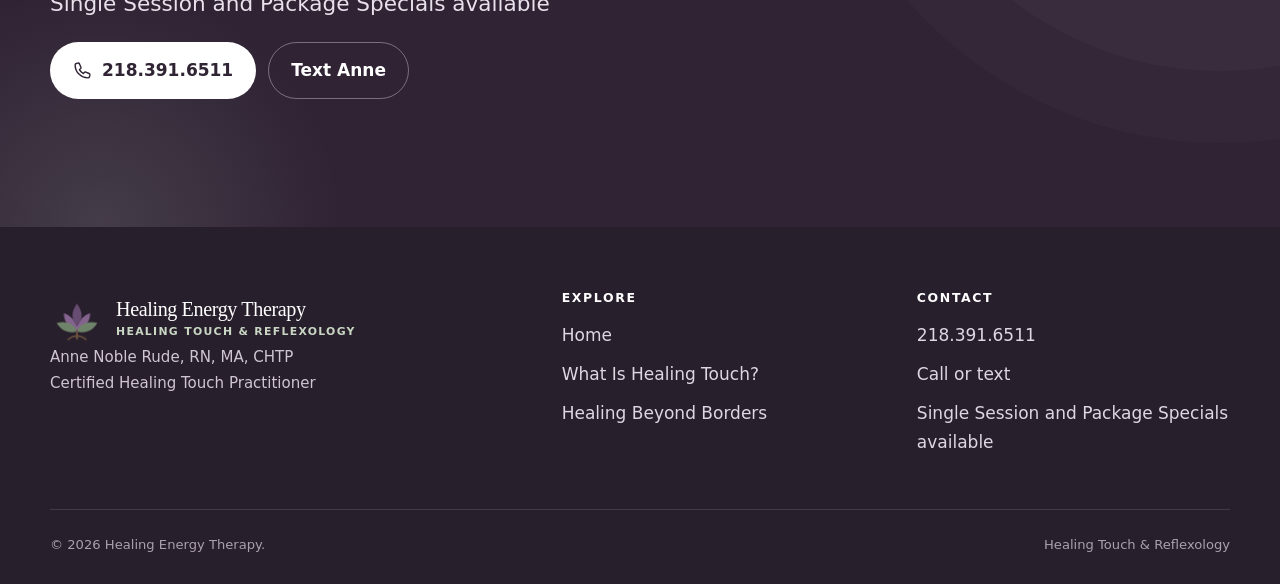
==== commit f39b80ad: "Replace website with revised masterpiece version" ====
--- a/what-is-healing-touch/index.html
+++ b/what-is-healing-touch/index.html
@@ -4,7 +4,7 @@
   <meta charset="utf-8">
   <meta name="viewport" content="width=device-width, initial-scale=1">
   <title>What Is Healing Touch? | Healing Energy Therapy</title>
-  <meta name="description" content="Learn what Healing Touch is, how a session works, what you may experience, and answers to common questions from Anne Noble Rude, RN, MA, CHTP.">
+  <meta name="description" content="Learn what Healing Touch is and what happens in a treatment session with Anne Noble Rude, RN, MA, CHTP.">
   <meta name="robots" content="index,follow,max-image-preview:large">
   <meta name="theme-color" content="#4f3a59">
   <link rel="canonical" href="https://anneshealingtouchtherapy.com/what-is-healing-touch/">
@@ -12,15 +12,14 @@
   <link rel="apple-touch-icon" href="../assets/images/healing-energy-icon.png">
   <link rel="manifest" href="../site.webmanifest">
   <link rel="preload" as="image" href="../assets/images/lily-of-the-valley.webp" fetchpriority="high">
-  <link rel="stylesheet" href="../assets/css/styles-v1.css">
-  <script defer src="../assets/js/site-v1.js"></script>
-  <meta property="og:type" content="website"><meta property="og:locale" content="en_US"><meta property="og:site_name" content="Healing Energy Therapy">
+  <link rel="stylesheet" href="../assets/css/styles-v2.css">
+  <script defer src="../assets/js/site-v2.js"></script>
+  <meta property="og:type" content="article"><meta property="og:locale" content="en_US"><meta property="og:site_name" content="Healing Energy Therapy">
   <meta property="og:title" content="What Is Healing Touch? | Healing Energy Therapy">
-  <meta property="og:description" content="Learn what Healing Touch is, what a session is like, and answers to common questions.">
+  <meta property="og:description" content="Learn what Healing Touch is and what happens in a treatment session with Anne Noble Rude, RN, MA, CHTP.">
   <meta property="og:url" content="https://anneshealingtouchtherapy.com/what-is-healing-touch/">
-  <meta property="og:image" content="https://anneshealingtouchtherapy.com/assets/images/healing-energy-social-share.webp"><meta property="og:image:width" content="1200"><meta property="og:image:height" content="630"><meta property="og:image:alt" content="Healing Energy Therapy lotus logo with soft purple flowers">
-  <meta name="twitter:card" content="summary_large_image"><meta name="twitter:title" content="What Is Healing Touch? | Healing Energy Therapy"><meta name="twitter:description" content="Learn what Healing Touch is, what a session is like, and answers to common questions."><meta name="twitter:image" content="https://anneshealingtouchtherapy.com/assets/images/healing-energy-social-share.webp">
-  <script type="application/ld+json">{"@context":"https://schema.org","@type":"WebPage","@id":"https://anneshealingtouchtherapy.com/what-is-healing-touch/#webpage","url":"https://anneshealingtouchtherapy.com/what-is-healing-touch/","name":"What Is Healing Touch? | Healing Energy Therapy","description":"Learn what Healing Touch is, what happens during a session, and answers to common questions.","isPartOf":{"@id":"https://anneshealingtouchtherapy.com/#website"},"about":{"@type":"Thing","name":"Healing Touch"},"provider":{"@id":"https://anneshealingtouchtherapy.com/#organization"}}</script>
+  <meta property="og:image" content="https://anneshealingtouchtherapy.com/assets/images/healing-energy-social-share.webp">
+  <meta name="twitter:card" content="summary_large_image"><meta name="twitter:title" content="What Is Healing Touch? | Healing Energy Therapy"><meta name="twitter:description" content="Learn what Healing Touch is and what happens in a treatment session."><meta name="twitter:image" content="https://anneshealingtouchtherapy.com/assets/images/healing-energy-social-share.webp">
 </head>
 <body>
 <a class="screen-reader-text" href="#main-content">Skip to content</a>
@@ -48,26 +47,19 @@
   </div>
 </header>
 <main id="main-content">
-  <section class="het-page-hero"><div class="het-container het-page-hero-grid"><div class="het-animate-in"><span class="het-kicker">Healing Touch</span><h1>What is Healing Touch?</h1><p class="het-lead">Healing Touch is a relaxing, nurturing energy therapy that uses gentle, intentional touch on or near the body to support balance and well-being.</p></div><div class="het-page-hero-image het-animate-in het-delay-1"><img src="../assets/images/lily-of-the-valley.webp" width="775" height="1000" alt="Purple bell-shaped flowers with water droplets" fetchpriority="high"></div></div></section>
+  <section class="het-page-hero"><div class="het-container het-page-hero-grid"><div class="het-animate-in"><span class="het-kicker">Healing Energy Therapy</span><h1>What is Healing Touch?</h1><p class="het-lead">Healing Touch is an International Board Certified Energy Based Therapy.</p></div><div class="het-page-hero-image het-animate-in het-delay-1"><img src="../assets/images/lily-of-the-valley.webp" width="775" height="1000" alt="Purple bell-shaped flowers with water droplets" fetchpriority="high"></div></div></section>
 
-  <section class="het-section"><div class="het-container het-content-grid"><article class="reveal"><span class="het-kicker">A complementary practice</span><h2>Gentle care centered on comfort.</h2><p>Healing Touch is a heart-centered practice in which the practitioner uses light touch or works just above the body. The intention is to create a calm, supportive experience and encourage relaxation and a sense of balance.</p><p>It may be used on its own as a wellness practice or alongside conventional health care. Healing Touch does not replace medical evaluation, diagnosis, medication, psychotherapy, or other treatment recommended by a licensed health professional.</p><h3>Why people may choose Healing Touch</h3><ul class="het-feature-list"><li>To make space for deep relaxation</li><li>For comfort during stressful seasons</li><li>As part of a personal wellness routine</li><li>For quiet emotional or spiritual reflection</li><li>Alongside standard medical care</li><li>To feel supported and cared for</li></ul><div class="het-notice"><strong>Important:</strong> No specific result can be guaranteed. Experiences vary from person to person, and any health concern should be discussed with an appropriate licensed health professional.</div></article><aside class="het-sticky-card reveal"><svg class="het-service-icon" aria-hidden="true" viewBox="0 0 120 120" fill="none">
-  <path d="M60 90C41 82 30 67 31 49c13 5 24 15 29 29 5-14 16-24 29-29 1 18-10 33-29 41Z" fill="#85638f"/>
-  <path d="M60 77C48 65 45 48 60 28c15 20 12 37 0 49Z" fill="#684d73"/>
-  <path d="M58 91c-20 3-34-4-43-20 17-5 32-1 43 12" fill="#6f836a"/>
-  <path d="M62 91c20 3 34-4 43-20-17-5-32-1-43 12" fill="#6f836a"/>
-  <path d="M60 88v18" stroke="#6f543f" stroke-width="4" stroke-linecap="round"/>
-  <path d="M60 100c-8 0-15 3-20 8m20-8c8 0 15 3 20 8" stroke="#6f543f" stroke-width="3" stroke-linecap="round"/>
-</svg><h3>Certified practice</h3><p>Anne Noble Rude is a Certified Healing Touch Practitioner through Healing Beyond Borders.</p><a class="het-text-link" href="https://www.healingbeyondborders.org/" rel="external noopener noreferrer">Visit Healing Beyond Borders</a></aside></div></section>
+  <section class="het-section"><div class="het-container het-content-grid"><article class="reveal reveal-left"><span class="het-kicker">Healing Touch</span><h2>What is Healing Touch?</h2><p class="het-lead">Healing Touch is an International Board Certified Energy Based Therapy.</p><p>The gentle, self-healing promoting techniques can be used exclusively or integrated with traditional medical care in treating conditions such as but not limited to:</p><ul class="het-feature-list" data-stagger><li>Acute and Chronic Pain</li><li>Depression and Anxiety</li><li>Sleep Disorders</li><li>Pre and Post-Surgery</li><li>Hospice Support</li><li>Acute and Chronic Illness</li><li>Emotional and Spiritual Challenges</li><li>Strengthen Immune System</li></ul></article><aside class="het-sticky-card reveal reveal-right"><svg class="het-service-icon" aria-hidden="true" viewBox="0 0 80 80" fill="none"><path d="M40 65C25 59 17 47 18 32c10 4 18 11 22 22 4-11 12-18 22-22 1 15-7 27-22 33Z" fill="#d9cce0" stroke="#684d73" stroke-width="2"/><path d="M40 53c-9-9-11-21 0-36 11 15 9 27 0 36Z" fill="#85638f"/></svg><h3>Anne Noble Rude</h3><p>RN, MA, CHTP</p><p>Certified Healing Touch Practitioner</p><a class="het-text-link" href="https://www.healingbeyondborders.org/" rel="external noopener noreferrer">Healing Beyond Borders</a></aside></div></section>
 
-  <section class="het-section het-section--soft"><div class="het-narrow reveal"><span class="het-kicker">What happens during a session?</span><h2>A calm experience from beginning to end.</h2><p>A typical session includes a brief conversation before and after the hands-on portion. You remain fully clothed and may sit or lie down in a comfortable position.</p><p>During Healing Touch, Anne may place her hands gently in a series of positions or work just above the body. Some people report feeling warmth, tingling, lightness, or deep relaxation; others simply experience quiet rest. There is no “right” sensation to have.</p><p>Music or aromatherapy may be included based on your preferences. Please share allergies, scent sensitivities, mobility needs, touch preferences, or other comfort concerns before the session.</p></div></section>
+  <section class="het-section het-section--soft"><div class="het-narrow reveal"><span class="het-kicker">Healing Touch</span><h2>Healing Touch</h2><p>Healing Touch is research supported and endorsed by the American Holistic Nurses' Association. The practice combines Eastern philosophies and other established healing traditions.</p><p>The Healing Touch practice originated in the U.S. from innovative nursing interventions in 1989.</p></div></section>
 
-  <section class="het-section"><div class="het-narrow reveal"><span class="het-kicker">Common questions</span><h2>What you may want to know.</h2><div class="het-faq"><details><summary>Do I stay fully clothed?</summary><p>Yes. Healing Touch sessions are provided while you remain fully clothed.</p></details><details><summary>Do I have to be touched?</summary><p>No. Techniques can be performed with hands just above the body. Your preferences and consent guide the session at all times.</p></details><details><summary>Is Healing Touch medical treatment?</summary><p>No. It is a complementary wellness practice and should not be used in place of medical or mental health care.</p></details><details><summary>What might I feel?</summary><p>Experiences vary. You may notice relaxation, warmth, tingling, lightness, or no particular sensation. All of those experiences are normal.</p></details><details><summary>How long is a session?</summary><p>A typical session is approximately 60 minutes, including a brief conversation before and after the treatment portion. Call or text Anne to confirm the current session format.</p></details><details><summary>Can I request no fragrance?</summary><p>Yes. Aromatherapy is optional. Please mention allergies or scent sensitivities before your appointment.</p></details></div></div></section>
+  <section class="het-section"><div class="het-narrow reveal"><span class="het-kicker">Healing Energy Therapy</span><h2>What happens in a treatment session?</h2><ul class="het-check-list"><li>A session typically lasts 60 minutes (includes verbal exchange before and after treatment)</li><li>You will sit or lie down in a comfortable position with your clothes on</li><li>Music and Aromatherapy may be added to your session</li><li>You may feel air moving around you and hands placed on you gently in different positions</li><li>You may feel a deep relaxation, heat or tingling sensations</li></ul></div></section>
 
-  <section class="het-section het-cta"><div class="het-container reveal"><span class="het-kicker het-kicker-light">A gentle first step</span><h2>Talk with Anne before deciding.</h2><p class="het-lead">Questions are welcome. Call or text to learn more about Healing Touch, reflexology, and what may suit your comfort and preferences.</p><div class="het-actions"><a class="het-button" href="tel:+12183916511"><svg aria-hidden="true" viewBox="0 0 24 24" fill="none"><path d="M8.2 3.7 10 7.8c.3.7.1 1.5-.5 2l-1.4 1.1c1.1 2.2 2.8 3.9 5 5l1.1-1.4c.5-.6 1.3-.8 2-.5l4.1 1.8c.8.4 1.2 1.2 1 2.1l-.5 2c-.2.8-.9 1.4-1.8 1.4C10 21.3 2.7 14 2.7 5c0-.9.6-1.6 1.4-1.8l2-.5c.9-.2 1.7.2 2.1 1Z" stroke="currentColor" stroke-width="1.8" stroke-linejoin="round"/></svg>Call 218.391.6511</a><a class="het-button het-button--secondary" href="sms:+12183916511">Text Anne</a></div></div></section>
+  <section class="het-section het-cta"><div class="het-container reveal"><span class="het-kicker het-kicker-light">Healing Energy Therapy</span><h2>Call or text to set up appointment.</h2><p class="het-lead">Single Session and Package Specials available</p><div class="het-actions"><a class="het-button" href="tel:+12183916511"><svg aria-hidden="true" viewBox="0 0 24 24" fill="none"><path d="M8.2 3.7 10 7.8c.3.7.1 1.5-.5 2l-1.4 1.1c1.1 2.2 2.8 3.9 5 5l1.1-1.4c.5-.6 1.3-.8 2-.5l4.1 1.8c.8.4 1.2 1.2 1 2.1l-.5 2c-.2.8-.9 1.4-1.8 1.4C10 21.3 2.7 14 2.7 5c0-.9.6-1.6 1.4-1.8l2-.5c.9-.2 1.7.2 2.1 1Z" stroke="currentColor" stroke-width="1.8" stroke-linejoin="round"/></svg>218.391.6511</a><a class="het-button het-button--secondary" href="sms:+12183916511">Text Anne</a></div></div></section>
 </main>
 <footer class="het-site-footer">
   <div class="het-container">
-    <div class="het-footer-grid">
+    <div class="het-footer-grid" data-stagger>
       <div>
         <a class="het-brand" href="../"><svg class="het-brand-mark" aria-hidden="true" viewBox="0 0 120 120" fill="none">
   <path d="M60 90C41 82 30 67 31 49c13 5 24 15 29 29 5-14 16-24 29-29 1 18-10 33-29 41Z" fill="#85638f"/>
@@ -77,12 +69,12 @@
   <path d="M60 88v18" stroke="#6f543f" stroke-width="4" stroke-linecap="round"/>
   <path d="M60 100c-8 0-15 3-20 8m20-8c8 0 15 3 20 8" stroke="#6f543f" stroke-width="3" stroke-linecap="round"/>
 </svg><span class="het-brand-text"><span class="het-brand-name">Healing Energy Therapy</span><span class="het-brand-subtitle">Healing Touch &amp; Reflexology</span></span></a>
-        <p>Gentle complementary wellness sessions offered with warmth, respect, and an experienced nursing perspective.</p>
+        <p>Anne Noble Rude, RN, MA, CHTP<br>Certified Healing Touch Practitioner</p>
       </div>
       <div><h2 class="het-footer-title">Explore</h2><ul class="het-footer-links"><li><a href="../">Home</a></li><li><a href="./">What Is Healing Touch?</a></li><li><a href="https://www.healingbeyondborders.org/" rel="external noopener noreferrer">Healing Beyond Borders</a></li></ul></div>
-      <div><h2 class="het-footer-title">Contact</h2><ul class="het-footer-links"><li><a href="tel:+12183916511">218.391.6511</a></li><li><a href="sms:+12183916511">Send a text message</a></li><li>Twin Ports area</li></ul></div>
+      <div><h2 class="het-footer-title">Contact</h2><ul class="het-footer-links"><li><a href="tel:+12183916511">218.391.6511</a></li><li><a href="sms:+12183916511">Call or text</a></li><li>Single Session and Package Specials available</li></ul></div>
     </div>
-    <div class="het-footer-bottom"><span>&copy; <span data-current-year>2026</span> Healing Energy Therapy.</span><span>Complementary wellness services are not a substitute for medical diagnosis or treatment.</span></div>
+    <div class="het-footer-bottom"><span>&copy; <span data-current-year>2026</span> Healing Energy Therapy.</span><span>Healing Touch &amp; Reflexology</span></div>
   </div>
 </footer>
 </body>
--- a/assets/css/styles-v2.css
+++ b/assets/css/styles-v2.css
@@ -0,0 +1,261 @@
+:root {
+  --het-plum-950:#2f2334;--het-plum-800:#4f3a59;--het-plum-650:#684d73;--het-plum-200:#d9cce0;
+  --het-sage-800:#4e624c;--het-sage-650:#6f836a;--het-sage-200:#d8e2d2;--het-bark-800:#5f4a3c;
+  --het-cream:#f8f5ee;--het-ivory:#fffdf9;--het-ink:#29242a;--het-muted:#625c64;--het-border:#dfd8cf;
+  --het-shadow:0 18px 50px rgba(47,35,52,.12);--het-radius:24px;--het-radius-lg:40px;--het-container:1180px;
+}
+*,*::before,*::after{box-sizing:border-box}html{scroll-behavior:smooth}body{margin:0;color:var(--het-ink);background:var(--het-ivory);font-family:ui-sans-serif,system-ui,-apple-system,BlinkMacSystemFont,"Segoe UI",sans-serif;font-size:17px;line-height:1.7;-webkit-font-smoothing:antialiased}img{max-width:100%;height:auto;display:block}a{color:var(--het-plum-650);text-decoration-thickness:1px;text-underline-offset:3px}a:hover{color:var(--het-plum-950)}button,input,textarea,select{font:inherit}button,a{-webkit-tap-highlight-color:transparent}:focus-visible{outline:3px solid #b08bc0;outline-offset:4px}h1,h2,h3,h4{margin:0 0 .65em;color:var(--het-plum-950);font-family:Georgia,"Times New Roman",serif;font-weight:500;line-height:1.12;text-wrap:balance}h1{font-size:clamp(2.65rem,6vw,5.6rem);letter-spacing:-.045em}h2{font-size:clamp(2.15rem,4vw,3.8rem);letter-spacing:-.035em}h3{font-size:clamp(1.4rem,2.2vw,1.95rem)}p{margin:0 0 1.2rem}ul,ol{padding-left:1.25rem}.screen-reader-text{position:absolute!important;width:1px;height:1px;padding:0;margin:-1px;overflow:hidden;clip:rect(0,0,0,0);white-space:nowrap;border:0}.screen-reader-text:focus{position:fixed!important;top:12px;left:12px;z-index:100000;width:auto;height:auto;padding:12px 16px;margin:0;clip:auto;background:#fff;color:var(--het-ink);border-radius:8px}.het-container{width:min(calc(100% - 40px),var(--het-container));margin-inline:auto}.het-narrow{width:min(calc(100% - 40px),790px);margin-inline:auto}.het-section{padding:clamp(72px,10vw,132px) 0;position:relative}.het-section--soft{background:var(--het-cream)}.het-section--sage{background:#eff3eb}.het-kicker{display:inline-flex;align-items:center;gap:10px;margin-bottom:18px;color:var(--het-sage-800);font-size:.82rem;font-weight:800;letter-spacing:.14em;text-transform:uppercase}.het-kicker::before{content:"";width:32px;height:1px;background:currentColor}.het-kicker-light{color:#c8d6c3}.het-lead{max-width:760px;font-size:clamp(1.12rem,2vw,1.35rem);color:var(--het-muted)}.het-centered{text-align:center}.het-centered .het-lead{margin-inline:auto}.het-button{display:inline-flex;align-items:center;justify-content:center;gap:10px;min-height:50px;padding:13px 22px;border:1px solid transparent;border-radius:999px;background:var(--het-plum-800);color:#fff;font-weight:750;text-decoration:none;box-shadow:0 10px 26px rgba(79,58,89,.18);transition:transform .18s ease,background .18s ease,box-shadow .18s ease}.het-button:hover{color:#fff;background:var(--het-plum-950);transform:translateY(-2px);box-shadow:0 14px 30px rgba(47,35,52,.24)}.het-button--secondary{background:transparent;color:var(--het-plum-950);border-color:var(--het-plum-200);box-shadow:none}.het-button--secondary:hover{color:var(--het-plum-950);background:#fff}.het-button svg{width:19px;height:19px}.het-actions{display:flex;flex-wrap:wrap;gap:12px;align-items:center}.het-site-header{position:sticky;top:0;z-index:1000;background:rgba(255,253,249,.94);border-bottom:1px solid rgba(95,74,60,.12);backdrop-filter:blur(14px)}.het-header-inner{min-height:88px;display:flex;align-items:center;justify-content:space-between;gap:28px}.het-brand{display:flex;align-items:center;gap:12px;color:var(--het-plum-950);text-decoration:none;min-width:0}.het-brand:hover{color:var(--het-plum-950)}.het-brand-mark{width:54px;flex:0 0 54px}.het-brand-text{display:flex;flex-direction:column;line-height:1.08}.het-brand-name{font-family:Georgia,"Times New Roman",serif;font-size:1.26rem;letter-spacing:-.02em}.het-brand-subtitle{margin-top:5px;color:var(--het-sage-800);font-size:.68rem;font-weight:800;letter-spacing:.12em;text-transform:uppercase}.het-desktop-nav{display:flex;align-items:center;gap:28px}.het-menu{display:flex;align-items:center;gap:26px;padding:0;margin:0;list-style:none}.het-menu a{color:var(--het-ink);font-size:.95rem;font-weight:700;text-decoration:none}.het-menu a:hover,.het-menu a[aria-current="page"]{color:var(--het-plum-650)}.het-header-button{white-space:nowrap}.het-mobile-menu{display:none;position:relative}.het-mobile-menu summary{display:grid;place-items:center;width:48px;height:48px;cursor:pointer;list-style:none;border-radius:50%}.het-mobile-menu summary::-webkit-details-marker{display:none}.het-mobile-menu summary svg{width:28px}.het-mobile-menu nav{position:absolute;top:58px;right:0;display:grid;gap:4px;width:min(310px,calc(100vw - 28px));padding:18px;background:var(--het-ivory);border:1px solid var(--het-border);border-radius:18px;box-shadow:var(--het-shadow)}.het-mobile-menu nav>a:not(.het-button){padding:10px 8px;color:var(--het-ink);font-weight:700;text-decoration:none;border-radius:8px}.het-mobile-menu nav>a:not(.het-button):hover{background:var(--het-cream)}.het-mobile-menu .het-button{margin-top:8px}.het-hero{overflow:hidden;position:relative;padding:clamp(62px,9vw,116px) 0 clamp(76px,10vw,128px);background:radial-gradient(circle at 12% 20%,rgba(217,204,224,.45),transparent 31%),radial-gradient(circle at 88% 78%,rgba(216,226,210,.65),transparent 30%),linear-gradient(135deg,#fffdf9 0%,#f6f0f7 48%,#f1f4ec 100%)}.het-hero::after{content:"";position:absolute;width:520px;height:520px;right:-240px;top:40px;border:1px solid rgba(104,77,115,.13);border-radius:50%;box-shadow:0 0 0 58px rgba(104,77,115,.035),0 0 0 116px rgba(111,131,106,.035)}.het-hero-grid{display:grid;grid-template-columns:1.05fr .95fr;gap:clamp(42px,8vw,96px);align-items:center;position:relative;z-index:1}.het-hero-copy p{max-width:650px;color:var(--het-muted);font-size:clamp(1.08rem,2vw,1.27rem)}.het-credential{display:inline-flex;flex-wrap:wrap;gap:7px 14px;margin:10px 0 30px;color:var(--het-bark-800);font-size:.96rem;font-weight:800}.het-credential span+span::before{content:"•";margin-right:14px;color:var(--het-sage-650)}.het-hero-visual{position:relative;min-height:540px}.het-hero-photo{position:absolute;inset:0 10% 0 8%;border-radius:48% 48% 32% 32%/38% 38% 25% 25%;overflow:hidden;box-shadow:var(--het-shadow);background:var(--het-plum-200)}.het-hero-photo img{width:100%;height:100%;object-fit:cover;object-position:center}.het-hero-card{position:absolute;right:0;bottom:38px;max-width:270px;padding:22px 24px;border:1px solid rgba(255,255,255,.65);border-radius:22px;background:rgba(255,253,249,.92);box-shadow:0 16px 45px rgba(47,35,52,.16);backdrop-filter:blur(12px)}.het-hero-card strong{display:block;margin-bottom:4px;color:var(--het-plum-950);font-family:Georgia,serif;font-size:1.22rem;font-weight:500}.het-hero-card span{color:var(--het-muted);font-size:.92rem}.het-botanical{position:absolute;left:0;bottom:14px;width:118px;opacity:.82}.het-intro-grid{display:grid;grid-template-columns:.9fr 1.1fr;gap:clamp(42px,8vw,100px);align-items:center}.het-image-frame{position:relative}.het-image-frame img{width:100%;aspect-ratio:4/5;object-fit:cover;border-radius:var(--het-radius-lg);box-shadow:var(--het-shadow)}.het-image-frame::before{content:"";position:absolute;inset:-18px 18px 18px -18px;border:1px solid var(--het-sage-200);border-radius:var(--het-radius-lg);z-index:-1}.het-check-list{display:grid;gap:14px;margin:28px 0 0;padding:0;list-style:none}.het-check-list li{position:relative;padding-left:34px}.het-check-list li::before{content:"";position:absolute;left:0;top:.5em;width:18px;height:18px;border-radius:50%;background:var(--het-sage-200);box-shadow:inset 0 0 0 5px #eff3eb;border:1px solid var(--het-sage-650)}.het-card-grid{display:grid;grid-template-columns:repeat(2,minmax(0,1fr));gap:24px;margin-top:48px}.het-service-card{position:relative;overflow:hidden;min-height:420px;padding:clamp(30px,5vw,54px);border:1px solid var(--het-border);border-radius:var(--het-radius);background:#fff;box-shadow:0 12px 36px rgba(47,35,52,.07)}.het-service-card::after{content:"";position:absolute;right:-65px;bottom:-65px;width:210px;height:210px;border-radius:50%;background:rgba(216,226,210,.55)}.het-service-card:nth-child(2)::after{background:rgba(217,204,224,.5)}.het-service-icon{width:64px;height:64px;margin-bottom:28px}.het-service-card p{max-width:520px;color:var(--het-muted)}.het-text-link{display:inline-flex;align-items:center;gap:8px;font-weight:800;text-decoration:none}.het-text-link::after{content:"→";transition:transform .18s ease}.het-text-link:hover::after{transform:translateX(4px)}.het-steps{display:grid;grid-template-columns:repeat(3,minmax(0,1fr));gap:22px;margin-top:50px;counter-reset:step}.het-step{padding:30px;border-radius:var(--het-radius);background:#fff;border:1px solid var(--het-border)}.het-step::before{counter-increment:step;content:"0" counter(step);display:block;margin-bottom:24px;color:var(--het-sage-650);font-family:Georgia,serif;font-size:1.35rem}.het-step p{color:var(--het-muted);font-size:.98rem}.het-practitioner{display:grid;grid-template-columns:1.1fr .9fr;gap:clamp(42px,8vw,100px);align-items:center}.het-quote-card{padding:clamp(32px,6vw,60px);border-radius:var(--het-radius-lg);color:#fff;background:var(--het-plum-800);box-shadow:var(--het-shadow)}.het-quote-card p{font-family:Georgia,serif;font-size:clamp(1.35rem,2.4vw,2.05rem);line-height:1.45}.het-quote-card small{display:block;margin-top:22px;color:#e8deec;font-weight:700}.het-cta{overflow:hidden;color:#fff;background:var(--het-plum-950)}.het-cta::before{content:"";position:absolute;width:540px;height:540px;right:-210px;top:-260px;border-radius:50%;border:1px solid rgba(255,255,255,.12);box-shadow:0 0 0 72px rgba(255,255,255,.025),0 0 0 144px rgba(255,255,255,.018)}.het-cta h2,.het-cta h3{color:#fff}.het-cta p{max-width:720px;color:#e8e0ea}.het-cta .het-button{background:#fff;color:var(--het-plum-950);box-shadow:none}.het-cta .het-button:hover{background:var(--het-cream);color:var(--het-plum-950)}.het-cta .het-button--secondary{background:transparent;color:#fff;border-color:rgba(255,255,255,.35)}.het-cta .het-button--secondary:hover{background:rgba(255,255,255,.08);color:#fff}.het-page-hero{overflow:hidden;position:relative;padding:clamp(60px,9vw,108px) 0;background:linear-gradient(140deg,#f8f3f8 0%,#f4f5ed 100%)}.het-page-hero-grid{display:grid;grid-template-columns:1.2fr .55fr;gap:clamp(38px,7vw,84px);align-items:center}.het-page-hero .het-lead{max-width:820px}.het-page-hero-image{max-width:330px;justify-self:end;position:relative}.het-page-hero-image img{aspect-ratio:4/5;object-fit:cover;border-radius:48% 48% 28% 28%/38% 38% 22% 22%;box-shadow:var(--het-shadow)}.het-page-hero-image::after{content:"";position:absolute;inset:14px -14px -14px 14px;border:1px solid var(--het-plum-200);border-radius:inherit;z-index:-1}.het-content-grid{display:grid;grid-template-columns:minmax(0,1.35fr) minmax(280px,.65fr);gap:clamp(42px,7vw,80px);align-items:start}.het-sticky-card{position:sticky;top:120px;padding:30px;border-radius:var(--het-radius);border:1px solid var(--het-border);background:var(--het-cream)}.het-feature-list{display:grid;grid-template-columns:repeat(2,minmax(0,1fr));gap:16px;margin:32px 0;padding:0;list-style:none}.het-feature-list li{padding:20px;border-radius:16px;background:var(--het-cream);border:1px solid var(--het-border);font-weight:700}.het-notice{padding:24px 26px;border-left:4px solid var(--het-sage-650);border-radius:0 14px 14px 0;background:#f0f4ed;color:#3f4b3e}.het-faq{border-top:1px solid var(--het-border)}.het-faq details{border-bottom:1px solid var(--het-border)}.het-faq summary{padding:22px 0;color:var(--het-plum-950);font-family:Georgia,serif;font-size:1.35rem;cursor:pointer}.het-faq details p{padding:0 0 22px;color:var(--het-muted)}.het-site-footer{padding:64px 0 28px;color:#ded6e1;background:#281f2c}.het-footer-grid{display:grid;grid-template-columns:1.2fr .8fr .8fr;gap:42px}.het-site-footer .het-brand{color:#fff}.het-site-footer .het-brand-subtitle{color:#c8d6c3}.het-site-footer p{max-width:480px;color:#cfc6d1;font-size:.94rem}.het-footer-title{margin-bottom:16px;color:#fff;font-family:inherit;font-size:.78rem;font-weight:800;letter-spacing:.13em;text-transform:uppercase}.het-footer-links{padding:0;margin:0;list-style:none}.het-footer-links li+li{margin-top:10px}.het-footer-links a{color:#ded6e1;text-decoration:none}.het-footer-links a:hover{color:#fff}.het-footer-bottom{display:flex;justify-content:space-between;gap:20px;margin-top:52px;padding-top:24px;border-top:1px solid rgba(255,255,255,.12);color:#aaa0ad;font-size:.82rem}.het-animate-in{animation:hetRise .72s both}.het-delay-1{animation-delay:.14s}.reveal{opacity:1;transform:none}.reveal-ready .reveal{opacity:0;transform:translateY(24px);transition:opacity .65s ease,transform .65s ease}.reveal-ready .reveal.is-visible{opacity:1;transform:none}@keyframes hetRise{from{opacity:0;transform:translateY(18px)}to{opacity:1;transform:none}}
+@media(max-width:960px){.het-desktop-nav{display:none}.het-mobile-menu{display:block}.het-hero-grid,.het-intro-grid,.het-practitioner,.het-content-grid,.het-page-hero-grid{grid-template-columns:1fr}.het-hero-visual{min-height:480px;max-width:620px;width:100%;margin-inline:auto}.het-intro-grid .het-image-frame{max-width:620px}.het-sticky-card{position:static}.het-page-hero-image{display:none}.het-footer-grid{grid-template-columns:1fr 1fr}.het-footer-grid>:first-child{grid-column:1/-1}}
+@media(max-width:680px){body{font-size:16px}.het-container,.het-narrow{width:min(calc(100% - 28px),var(--het-container))}.het-header-inner{min-height:76px}.het-brand-mark{width:46px;flex-basis:46px}.het-brand-name{font-size:1.05rem}.het-brand-subtitle{font-size:.58rem}.het-hero{padding-top:48px}.het-hero-visual{min-height:400px}.het-hero-photo{inset:0 3%}.het-hero-card{right:3%;bottom:16px;max-width:235px;padding:17px 18px}.het-botanical{width:86px}.het-card-grid,.het-steps,.het-feature-list,.het-footer-grid{grid-template-columns:1fr}.het-service-card{min-height:0}.het-footer-grid>:first-child{grid-column:auto}.het-footer-bottom{flex-direction:column}.het-actions{align-items:stretch}.het-actions .het-button{width:100%}.het-credential{display:grid;gap:2px}.het-credential span+span::before{content:none}.het-mobile-menu nav{right:-2px}}
+@media(prefers-reduced-motion:reduce){html{scroll-behavior:auto}*,*::before,*::after{animation-duration:.01ms!important;animation-iteration-count:1!important;transition-duration:.01ms!important}.reveal-ready .reveal{opacity:1;transform:none}}
+
+/* ==============================================================
+   Refined motion and interaction layer — v2
+   The movement is intentionally slow and subtle to suit a wellness
+   practice. Every effect is disabled for reduced-motion visitors.
+   ============================================================== */
+
+:root{
+  --het-ease-out:cubic-bezier(.22,1,.36,1);
+  --het-ease-soft:cubic-bezier(.25,.46,.45,.94);
+}
+
+/* Header polish */
+.het-site-header{
+  transition:min-height .32s var(--het-ease-out),background .32s ease,box-shadow .32s ease,border-color .32s ease;
+}
+.het-site-header.is-scrolled{
+  background:rgba(255,253,249,.975);
+  border-bottom-color:rgba(95,74,60,.18);
+  box-shadow:0 12px 36px rgba(47,35,52,.08);
+}
+.het-site-header.is-scrolled .het-header-inner{min-height:76px}
+.het-header-inner{transition:min-height .32s var(--het-ease-out)}
+
+/* Logo bloom on first load */
+.het-brand-mark path{transform-box:fill-box;transform-origin:center;animation:hetLogoBloom .72s var(--het-ease-out) both}
+.het-brand-mark path:nth-child(2){animation-delay:.08s}
+.het-brand-mark path:nth-child(3),.het-brand-mark path:nth-child(4){animation-delay:.15s}
+.het-brand-mark path:nth-child(5),.het-brand-mark path:nth-child(6){animation-delay:.22s}
+@keyframes hetLogoBloom{from{opacity:0;transform:scale(.72) translateY(4px)}to{opacity:1;transform:scale(1) translateY(0)}}
+
+/* Ambient hero movement */
+.het-hero::before{
+  content:"";
+  position:absolute;
+  left:-170px;
+  top:-210px;
+  width:520px;
+  height:520px;
+  border-radius:50%;
+  background:radial-gradient(circle,rgba(133,99,143,.13),rgba(133,99,143,0) 68%);
+  filter:blur(2px);
+  animation:hetOrbDrift 15s ease-in-out infinite alternate;
+}
+.het-hero::after{animation:hetRingDrift 18s ease-in-out infinite alternate;will-change:transform}
+.het-hero-photo{
+  translate:calc(var(--het-parallax-x,0) * -7px) calc(var(--het-parallax-y,0) * -7px);
+  transition:translate .35s var(--het-ease-soft),box-shadow .4s ease;
+  will-change:translate;
+}
+.het-hero-photo img{animation:hetPhotoBreathe 16s ease-in-out infinite alternate;will-change:transform}
+.het-hero-card{
+  translate:calc(var(--het-parallax-x,0) * 10px) calc(var(--het-parallax-y,0) * 10px);
+  animation:hetCardFloat 6s ease-in-out 1.1s infinite;
+  transition:translate .35s var(--het-ease-soft),box-shadow .35s ease;
+  will-change:translate,transform;
+}
+.het-botanical{
+  translate:calc(var(--het-parallax-x,0) * 13px) calc(var(--het-parallax-y,0) * 13px);
+  animation:hetBotanicalSway 7.5s ease-in-out .6s infinite;
+  filter:drop-shadow(0 10px 16px rgba(47,35,52,.12));
+  transform-origin:50% 88%;
+  will-change:translate,transform;
+}
+@keyframes hetPhotoBreathe{from{transform:scale(1.01)}to{transform:scale(1.065)}}
+@keyframes hetCardFloat{0%,100%{transform:translateY(0) rotate(-.25deg)}50%{transform:translateY(-8px) rotate(.25deg)}}
+@keyframes hetBotanicalSway{0%,100%{transform:translateY(0) rotate(-2deg)}50%{transform:translateY(-8px) rotate(2deg)}}
+@keyframes hetOrbDrift{from{transform:translate3d(0,0,0) scale(1)}to{transform:translate3d(60px,48px,0) scale(1.12)}}
+@keyframes hetRingDrift{from{transform:translate3d(0,0,0) rotate(0)}to{transform:translate3d(-35px,24px,0) rotate(8deg)}}
+
+/* Animated scroll cue */
+.het-scroll-cue{
+  position:absolute;
+  left:50%;
+  bottom:22px;
+  z-index:3;
+  display:flex;
+  flex-direction:column;
+  align-items:center;
+  gap:3px;
+  color:var(--het-sage-800);
+  font-size:.67rem;
+  font-weight:850;
+  letter-spacing:.16em;
+  text-decoration:none;
+  text-transform:uppercase;
+  transform:translateX(-50%);
+}
+.het-scroll-cue svg{width:22px;height:22px;animation:hetScrollNudge 2.1s ease-in-out infinite}
+.het-scroll-cue:hover{color:var(--het-plum-650)}
+@keyframes hetScrollNudge{0%,100%{transform:translateY(0);opacity:.72}50%{transform:translateY(7px);opacity:1}}
+
+/* More dimensional imagery */
+.het-image-frame,.het-page-hero-image{isolation:isolate}
+.het-image-frame img,.het-page-hero-image img{transition:transform .85s var(--het-ease-out),filter .6s ease}
+.het-image-frame:hover img,.het-page-hero-image:hover img{transform:scale(1.025);filter:saturate(1.04)}
+.het-image-frame::after{
+  content:"";
+  position:absolute;
+  inset:14% -7% auto auto;
+  z-index:-2;
+  width:170px;
+  aspect-ratio:1;
+  border-radius:50%;
+  background:rgba(217,204,224,.28);
+  filter:blur(1px);
+  animation:hetSoftPulse 8s ease-in-out infinite;
+}
+@keyframes hetSoftPulse{0%,100%{transform:scale(.92);opacity:.55}50%{transform:scale(1.08);opacity:.9}}
+
+/* Premium hover feedback */
+.het-button{position:relative;overflow:hidden;isolation:isolate}
+.het-button::after{
+  content:"";
+  position:absolute;
+  inset:-40% auto -40% -55%;
+  z-index:-1;
+  width:38%;
+  background:linear-gradient(90deg,transparent,rgba(255,255,255,.32),transparent);
+  transform:skewX(-18deg);
+  transition:left .62s var(--het-ease-out);
+}
+.het-button:hover::after{left:120%}
+.het-button--secondary::after{background:linear-gradient(90deg,transparent,rgba(104,77,115,.09),transparent)}
+
+.het-service-card,.het-step,.het-feature-list li,.het-sticky-card{
+  transition:transform .42s var(--het-ease-out),box-shadow .42s ease,border-color .42s ease,background .42s ease;
+}
+.het-service-card:hover{
+  transform:translateY(-9px);
+  border-color:rgba(104,77,115,.28);
+  box-shadow:0 26px 60px rgba(47,35,52,.13);
+}
+.het-service-card::after{transition:transform .7s var(--het-ease-out),opacity .7s ease}
+.het-service-card:hover::after{transform:scale(1.22);opacity:.86}
+.het-service-icon{transition:transform .5s var(--het-ease-out),filter .5s ease;transform-origin:center}
+.het-service-card:hover .het-service-icon{transform:translateY(-4px) rotate(-3deg) scale(1.06);filter:drop-shadow(0 10px 10px rgba(47,35,52,.12))}
+.het-step:hover,.het-feature-list li:hover,.het-sticky-card:hover{
+  transform:translateY(-5px);
+  border-color:rgba(111,131,106,.34);
+  box-shadow:0 18px 38px rgba(47,35,52,.09);
+}
+
+/* Refined scroll reveals with optional direction and stagger */
+.reveal-ready .reveal{
+  opacity:0;
+  transform:translateY(34px) scale(.985);
+  filter:blur(3px);
+  transition:
+    opacity .85s var(--het-ease-out) var(--reveal-delay,0ms),
+    transform .85s var(--het-ease-out) var(--reveal-delay,0ms),
+    filter .7s ease var(--reveal-delay,0ms);
+}
+.reveal-ready .reveal-left{transform:translateX(-42px) scale(.985)}
+.reveal-ready .reveal-right{transform:translateX(42px) scale(.985)}
+.reveal-ready .reveal.is-visible{opacity:1;transform:none;filter:none}
+
+/* Decorative heading flourish */
+.het-centered h2::after{
+  content:"";
+  display:block;
+  width:54px;
+  height:2px;
+  margin:25px auto 0;
+  border-radius:999px;
+  background:linear-gradient(90deg,var(--het-plum-200),var(--het-sage-650),var(--het-plum-200));
+  transform:scaleX(.35);
+  opacity:.7;
+  transition:transform .85s var(--het-ease-out),opacity .85s ease;
+}
+.het-centered.is-visible h2::after,.het-centered:hover h2::after{transform:scaleX(1);opacity:1}
+
+/* Page hero motion */
+.het-page-hero::before{
+  content:"";
+  position:absolute;
+  width:430px;
+  height:430px;
+  left:-230px;
+  bottom:-300px;
+  border-radius:50%;
+  border:1px solid rgba(111,131,106,.14);
+  box-shadow:0 0 0 58px rgba(111,131,106,.035),0 0 0 116px rgba(104,77,115,.025);
+  animation:hetRingDrift 18s ease-in-out infinite alternate-reverse;
+}
+.het-page-hero-image{animation:hetPageImageFloat 7s ease-in-out 1s infinite}
+@keyframes hetPageImageFloat{0%,100%{transform:translateY(0) rotate(-.35deg)}50%{transform:translateY(-10px) rotate(.35deg)}}
+
+/* FAQ interaction */
+.het-faq summary{position:relative;padding-right:46px;transition:color .25s ease}
+.het-faq summary::after{
+  content:"+";
+  position:absolute;
+  right:2px;
+  top:50%;
+  display:grid;
+  place-items:center;
+  width:30px;
+  height:30px;
+  border:1px solid var(--het-plum-200);
+  border-radius:50%;
+  color:var(--het-plum-650);
+  font-family:ui-sans-serif,system-ui,sans-serif;
+  font-size:1.35rem;
+  font-weight:400;
+  line-height:1;
+  transform:translateY(-50%);
+  transition:transform .35s var(--het-ease-out),background .35s ease,color .35s ease;
+}
+.het-faq details[open] summary{color:var(--het-plum-650)}
+.het-faq details[open] summary::after{transform:translateY(-50%) rotate(45deg);background:var(--het-plum-800);color:#fff}
+.het-faq details[open] p{animation:hetFaqOpen .42s var(--het-ease-out) both}
+@keyframes hetFaqOpen{from{opacity:0;transform:translateY(-8px)}to{opacity:1;transform:none}}
+
+/* CTA glow */
+.het-cta::after{
+  content:"";
+  position:absolute;
+  left:-160px;
+  bottom:-260px;
+  width:520px;
+  height:520px;
+  border-radius:50%;
+  background:radial-gradient(circle,rgba(200,214,195,.14),transparent 66%);
+  animation:hetOrbDrift 13s ease-in-out infinite alternate-reverse;
+}
+.het-cta>.het-container{position:relative;z-index:2}
+
+@media(max-width:960px){
+  .het-scroll-cue{display:none}
+  .het-hero-photo,.het-hero-card,.het-botanical{translate:0 0}
+}
+
+@media(max-width:680px){
+  .het-service-card:hover,.het-step:hover,.het-feature-list li:hover,.het-sticky-card:hover{transform:none}
+  .het-hero-card{animation-duration:7.5s}
+  .reveal-ready .reveal-left,.reveal-ready .reveal-right{transform:translateY(26px) scale(.99)}
+}
+
+@media(prefers-reduced-motion:reduce){
+  .het-site-header,.het-header-inner,.het-brand-mark path,.het-hero::before,.het-hero::after,
+  .het-hero-photo,.het-hero-photo img,.het-hero-card,.het-botanical,.het-scroll-cue svg,
+  .het-image-frame img,.het-page-hero-image,.het-page-hero-image img,.het-image-frame::after,
+  .het-cta::after,.het-service-card,.het-step,.het-feature-list li,.het-sticky-card{
+    animation:none!important;
+    transition-duration:.01ms!important;
+    translate:0 0!important;
+    transform:none!important;
+  }
+  .reveal-ready .reveal{opacity:1;transform:none;filter:none}
+}
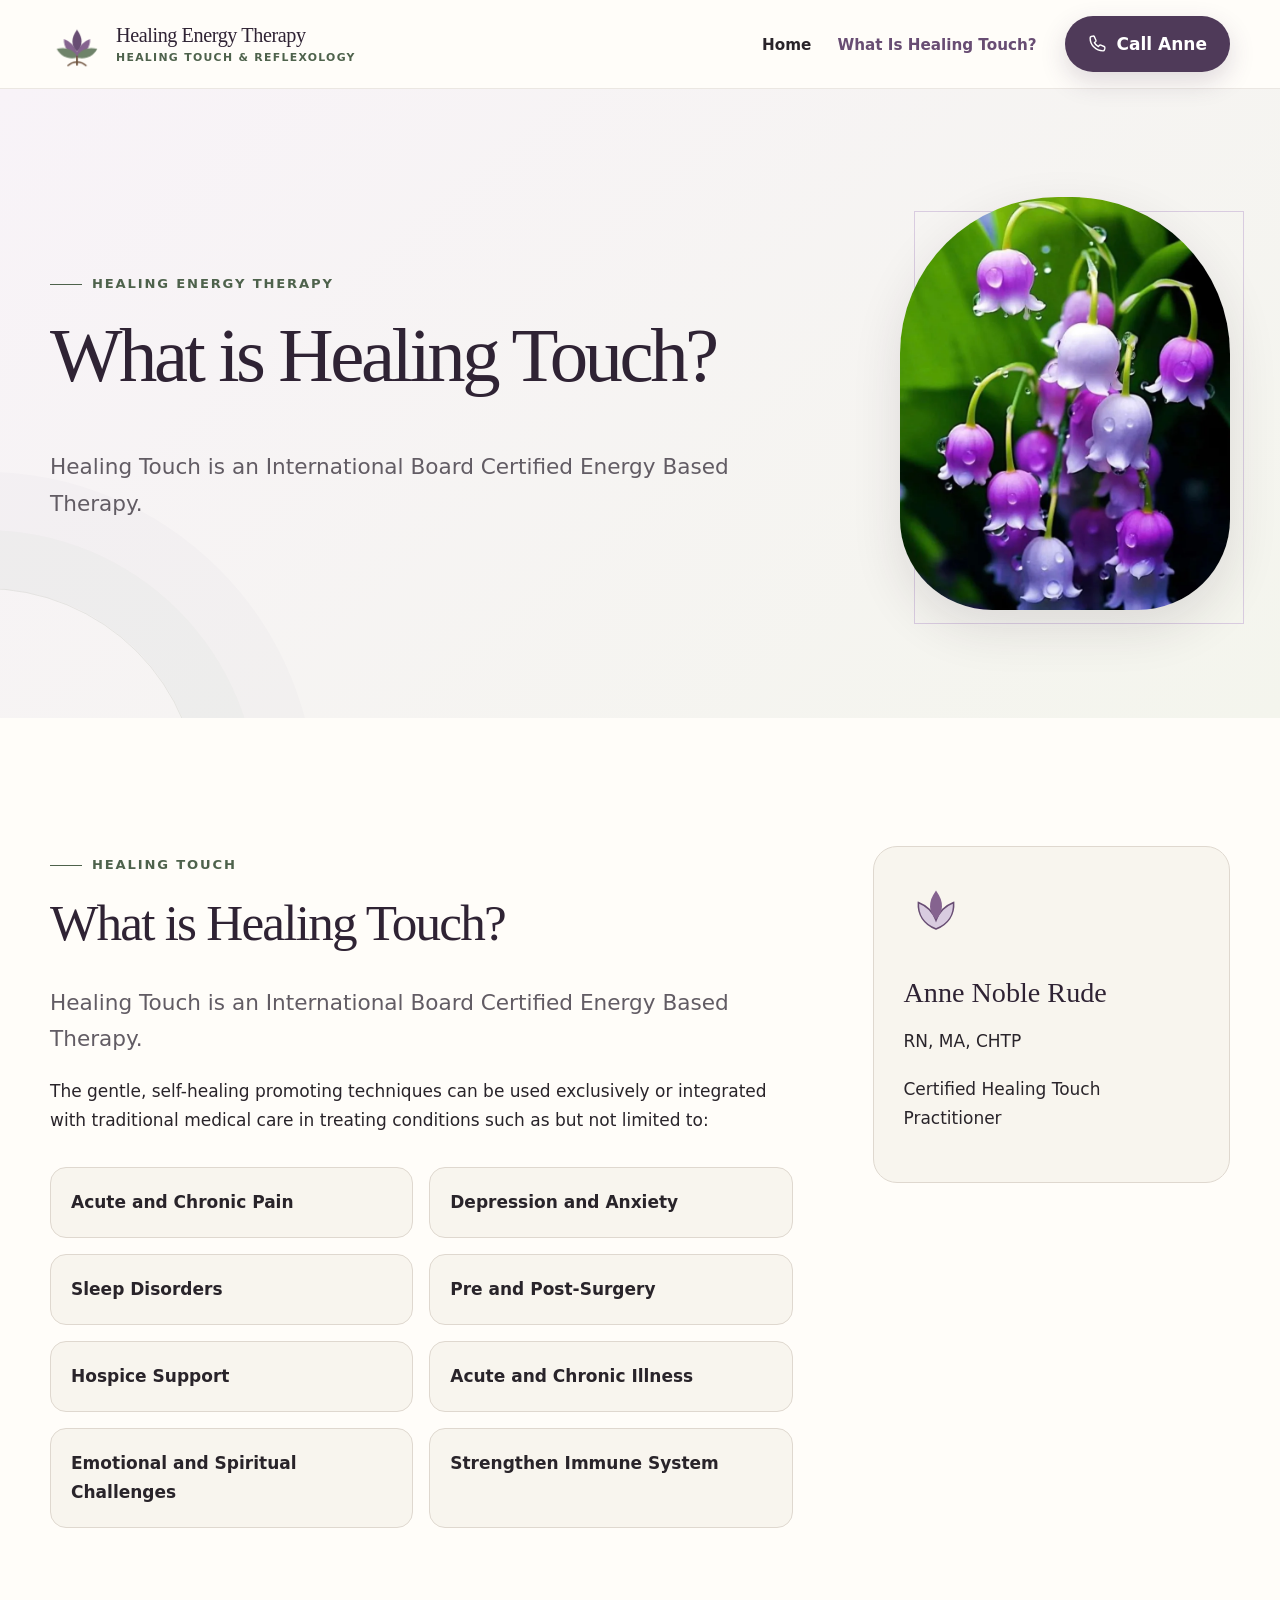
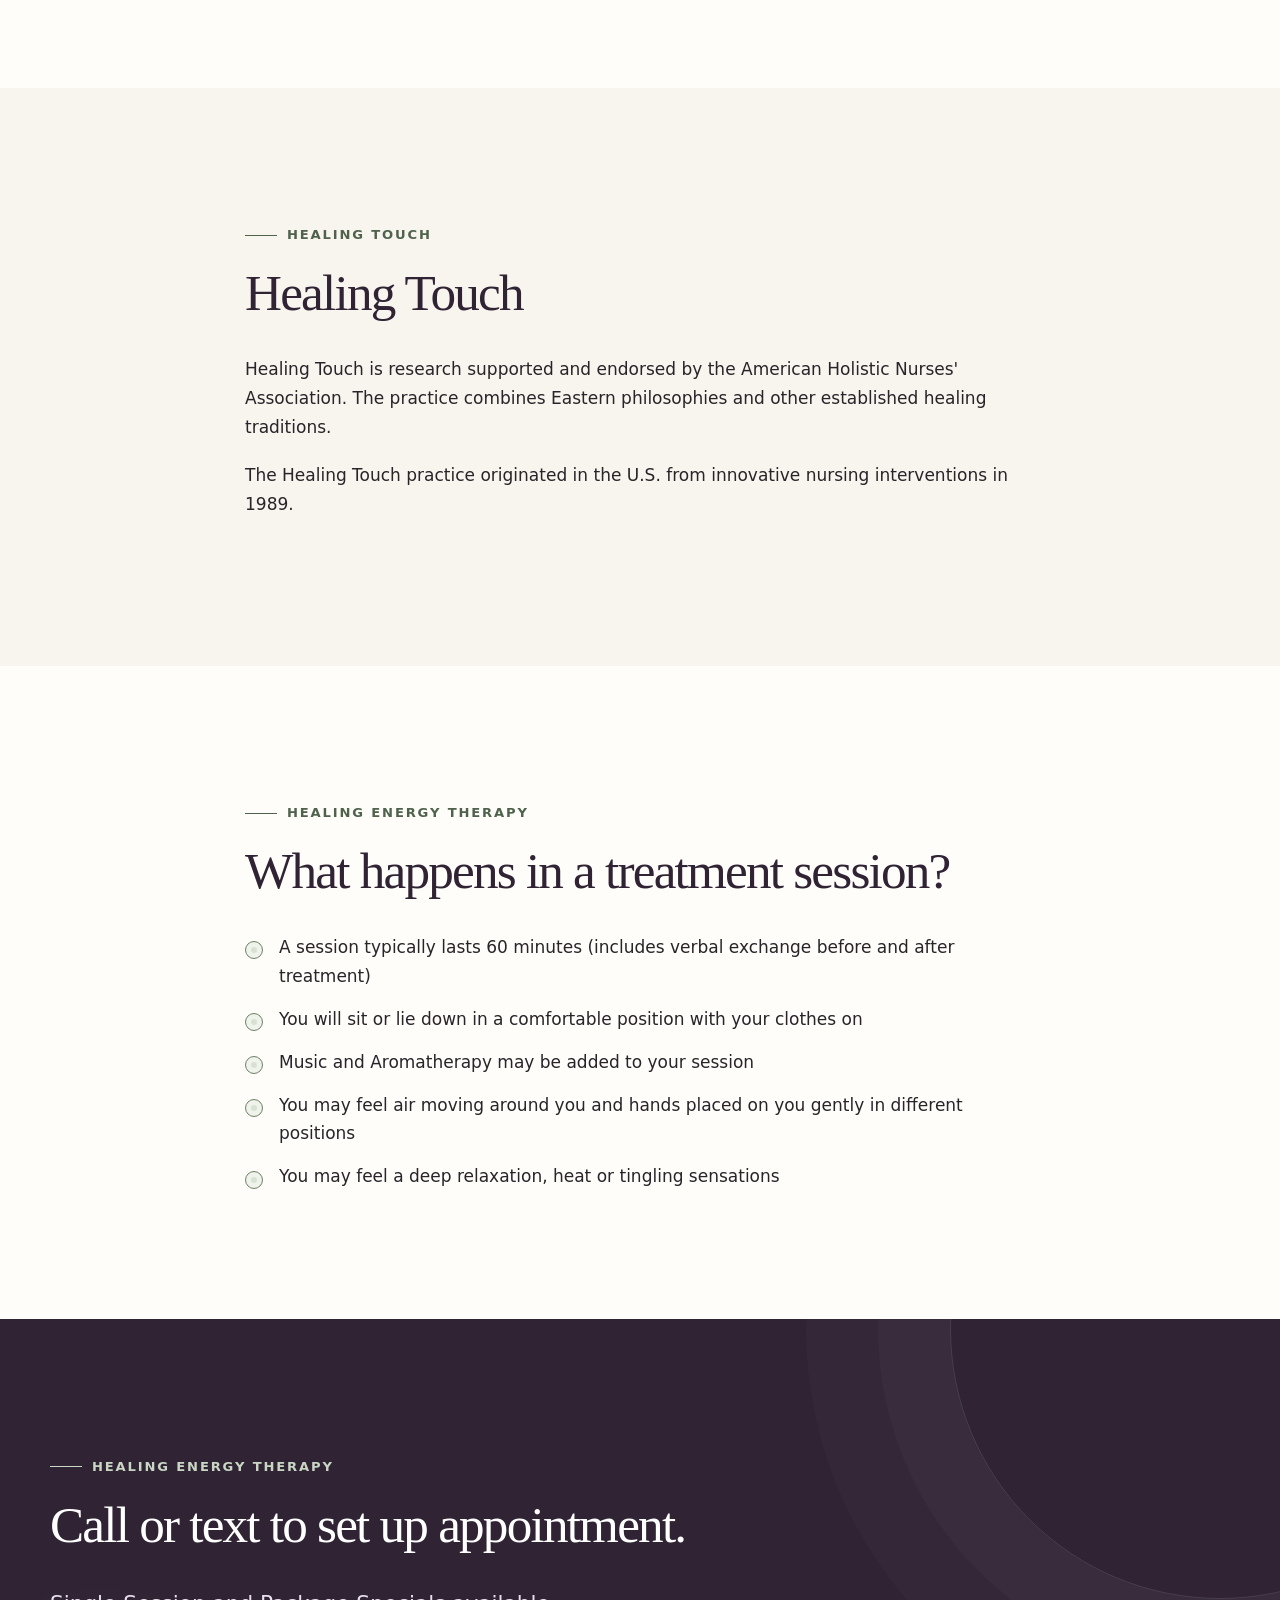
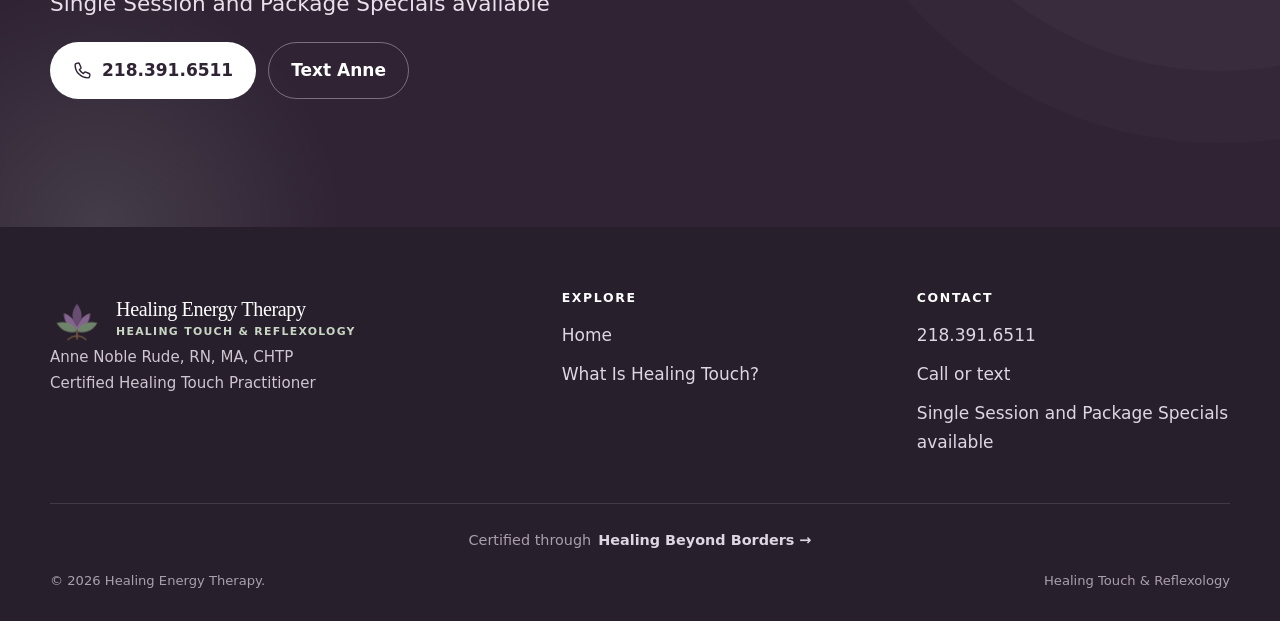
==== commit 98e04a79: "Replace" ====
--- a/what-is-healing-touch/index.html
+++ b/what-is-healing-touch/index.html
@@ -12,7 +12,7 @@
   <link rel="apple-touch-icon" href="../assets/images/healing-energy-icon.png">
   <link rel="manifest" href="../site.webmanifest">
   <link rel="preload" as="image" href="../assets/images/lily-of-the-valley.webp" fetchpriority="high">
-  <link rel="stylesheet" href="../assets/css/styles-v2.css">
+  <link rel="stylesheet" href="../assets/css/styles-v3.css">
   <script defer src="../assets/js/site-v2.js"></script>
   <meta property="og:type" content="article"><meta property="og:locale" content="en_US"><meta property="og:site_name" content="Healing Energy Therapy">
   <meta property="og:title" content="What Is Healing Touch? | Healing Energy Therapy">
@@ -49,7 +49,7 @@
 <main id="main-content">
   <section class="het-page-hero"><div class="het-container het-page-hero-grid"><div class="het-animate-in"><span class="het-kicker">Healing Energy Therapy</span><h1>What is Healing Touch?</h1><p class="het-lead">Healing Touch is an International Board Certified Energy Based Therapy.</p></div><div class="het-page-hero-image het-animate-in het-delay-1"><img src="../assets/images/lily-of-the-valley.webp" width="775" height="1000" alt="Purple bell-shaped flowers with water droplets" fetchpriority="high"></div></div></section>
 
-  <section class="het-section"><div class="het-container het-content-grid"><article class="reveal reveal-left"><span class="het-kicker">Healing Touch</span><h2>What is Healing Touch?</h2><p class="het-lead">Healing Touch is an International Board Certified Energy Based Therapy.</p><p>The gentle, self-healing promoting techniques can be used exclusively or integrated with traditional medical care in treating conditions such as but not limited to:</p><ul class="het-feature-list" data-stagger><li>Acute and Chronic Pain</li><li>Depression and Anxiety</li><li>Sleep Disorders</li><li>Pre and Post-Surgery</li><li>Hospice Support</li><li>Acute and Chronic Illness</li><li>Emotional and Spiritual Challenges</li><li>Strengthen Immune System</li></ul></article><aside class="het-sticky-card reveal reveal-right"><svg class="het-service-icon" aria-hidden="true" viewBox="0 0 80 80" fill="none"><path d="M40 65C25 59 17 47 18 32c10 4 18 11 22 22 4-11 12-18 22-22 1 15-7 27-22 33Z" fill="#d9cce0" stroke="#684d73" stroke-width="2"/><path d="M40 53c-9-9-11-21 0-36 11 15 9 27 0 36Z" fill="#85638f"/></svg><h3>Anne Noble Rude</h3><p>RN, MA, CHTP</p><p>Certified Healing Touch Practitioner</p><a class="het-text-link" href="https://www.healingbeyondborders.org/" rel="external noopener noreferrer">Healing Beyond Borders</a></aside></div></section>
+  <section class="het-section"><div class="het-container het-content-grid"><article class="reveal reveal-left"><span class="het-kicker">Healing Touch</span><h2>What is Healing Touch?</h2><p class="het-lead">Healing Touch is an International Board Certified Energy Based Therapy.</p><p>The gentle, self-healing promoting techniques can be used exclusively or integrated with traditional medical care in treating conditions such as but not limited to:</p><ul class="het-feature-list" data-stagger><li>Acute and Chronic Pain</li><li>Depression and Anxiety</li><li>Sleep Disorders</li><li>Pre and Post-Surgery</li><li>Hospice Support</li><li>Acute and Chronic Illness</li><li>Emotional and Spiritual Challenges</li><li>Strengthen Immune System</li></ul></article><aside class="het-sticky-card reveal reveal-right"><svg class="het-service-icon" aria-hidden="true" viewBox="0 0 80 80" fill="none"><path d="M40 65C25 59 17 47 18 32c10 4 18 11 22 22 4-11 12-18 22-22 1 15-7 27-22 33Z" fill="#d9cce0" stroke="#684d73" stroke-width="2"/><path d="M40 53c-9-9-11-21 0-36 11 15 9 27 0 36Z" fill="#85638f"/></svg><h3>Anne Noble Rude</h3><p>RN, MA, CHTP</p><p>Certified Healing Touch Practitioner</p></aside></div></section>
 
   <section class="het-section het-section--soft"><div class="het-narrow reveal"><span class="het-kicker">Healing Touch</span><h2>Healing Touch</h2><p>Healing Touch is research supported and endorsed by the American Holistic Nurses' Association. The practice combines Eastern philosophies and other established healing traditions.</p><p>The Healing Touch practice originated in the U.S. from innovative nursing interventions in 1989.</p></div></section>
 
@@ -71,9 +71,10 @@
 </svg><span class="het-brand-text"><span class="het-brand-name">Healing Energy Therapy</span><span class="het-brand-subtitle">Healing Touch &amp; Reflexology</span></span></a>
         <p>Anne Noble Rude, RN, MA, CHTP<br>Certified Healing Touch Practitioner</p>
       </div>
-      <div><h2 class="het-footer-title">Explore</h2><ul class="het-footer-links"><li><a href="../">Home</a></li><li><a href="./">What Is Healing Touch?</a></li><li><a href="https://www.healingbeyondborders.org/" rel="external noopener noreferrer">Healing Beyond Borders</a></li></ul></div>
+      <div><h2 class="het-footer-title">Explore</h2><ul class="het-footer-links"><li><a href="../">Home</a></li><li><a href="./">What Is Healing Touch?</a></li></ul></div>
       <div><h2 class="het-footer-title">Contact</h2><ul class="het-footer-links"><li><a href="tel:+12183916511">218.391.6511</a></li><li><a href="sms:+12183916511">Call or text</a></li><li>Single Session and Package Specials available</li></ul></div>
     </div>
+    <div class="het-footer-certification"><span>Certified through</span><a href="https://www.healingbeyondborders.org/" rel="external noopener noreferrer">Healing Beyond Borders</a></div>
     <div class="het-footer-bottom"><span>&copy; <span data-current-year>2026</span> Healing Energy Therapy.</span><span>Healing Touch &amp; Reflexology</span></div>
   </div>
 </footer>
--- a/assets/css/styles-v3.css
+++ b/assets/css/styles-v3.css
@@ -0,0 +1,292 @@
+:root {
+  --het-plum-950:#2f2334;--het-plum-800:#4f3a59;--het-plum-650:#684d73;--het-plum-200:#d9cce0;
+  --het-sage-800:#4e624c;--het-sage-650:#6f836a;--het-sage-200:#d8e2d2;--het-bark-800:#5f4a3c;
+  --het-cream:#f8f5ee;--het-ivory:#fffdf9;--het-ink:#29242a;--het-muted:#625c64;--het-border:#dfd8cf;
+  --het-shadow:0 18px 50px rgba(47,35,52,.12);--het-radius:24px;--het-radius-lg:40px;--het-container:1180px;
+}
+*,*::before,*::after{box-sizing:border-box}html{scroll-behavior:smooth}body{margin:0;color:var(--het-ink);background:var(--het-ivory);font-family:ui-sans-serif,system-ui,-apple-system,BlinkMacSystemFont,"Segoe UI",sans-serif;font-size:17px;line-height:1.7;-webkit-font-smoothing:antialiased}img{max-width:100%;height:auto;display:block}a{color:var(--het-plum-650);text-decoration-thickness:1px;text-underline-offset:3px}a:hover{color:var(--het-plum-950)}button,input,textarea,select{font:inherit}button,a{-webkit-tap-highlight-color:transparent}:focus-visible{outline:3px solid #b08bc0;outline-offset:4px}h1,h2,h3,h4{margin:0 0 .65em;color:var(--het-plum-950);font-family:Georgia,"Times New Roman",serif;font-weight:500;line-height:1.12;text-wrap:balance}h1{font-size:clamp(2.65rem,6vw,5.6rem);letter-spacing:-.045em}h2{font-size:clamp(2.15rem,4vw,3.8rem);letter-spacing:-.035em}h3{font-size:clamp(1.4rem,2.2vw,1.95rem)}p{margin:0 0 1.2rem}ul,ol{padding-left:1.25rem}.screen-reader-text{position:absolute!important;width:1px;height:1px;padding:0;margin:-1px;overflow:hidden;clip:rect(0,0,0,0);white-space:nowrap;border:0}.screen-reader-text:focus{position:fixed!important;top:12px;left:12px;z-index:100000;width:auto;height:auto;padding:12px 16px;margin:0;clip:auto;background:#fff;color:var(--het-ink);border-radius:8px}.het-container{width:min(calc(100% - 40px),var(--het-container));margin-inline:auto}.het-narrow{width:min(calc(100% - 40px),790px);margin-inline:auto}.het-section{padding:clamp(72px,10vw,132px) 0;position:relative}.het-section--soft{background:var(--het-cream)}.het-section--sage{background:#eff3eb}.het-kicker{display:inline-flex;align-items:center;gap:10px;margin-bottom:18px;color:var(--het-sage-800);font-size:.82rem;font-weight:800;letter-spacing:.14em;text-transform:uppercase}.het-kicker::before{content:"";width:32px;height:1px;background:currentColor}.het-kicker-light{color:#c8d6c3}.het-lead{max-width:760px;font-size:clamp(1.12rem,2vw,1.35rem);color:var(--het-muted)}.het-centered{text-align:center}.het-centered .het-lead{margin-inline:auto}.het-button{display:inline-flex;align-items:center;justify-content:center;gap:10px;min-height:50px;padding:13px 22px;border:1px solid transparent;border-radius:999px;background:var(--het-plum-800);color:#fff;font-weight:750;text-decoration:none;box-shadow:0 10px 26px rgba(79,58,89,.18);transition:transform .18s ease,background .18s ease,box-shadow .18s ease}.het-button:hover{color:#fff;background:var(--het-plum-950);transform:translateY(-2px);box-shadow:0 14px 30px rgba(47,35,52,.24)}.het-button--secondary{background:transparent;color:var(--het-plum-950);border-color:var(--het-plum-200);box-shadow:none}.het-button--secondary:hover{color:var(--het-plum-950);background:#fff}.het-button svg{width:19px;height:19px}.het-actions{display:flex;flex-wrap:wrap;gap:12px;align-items:center}.het-site-header{position:sticky;top:0;z-index:1000;background:rgba(255,253,249,.94);border-bottom:1px solid rgba(95,74,60,.12);backdrop-filter:blur(14px)}.het-header-inner{min-height:88px;display:flex;align-items:center;justify-content:space-between;gap:28px}.het-brand{display:flex;align-items:center;gap:12px;color:var(--het-plum-950);text-decoration:none;min-width:0}.het-brand:hover{color:var(--het-plum-950)}.het-brand-mark{width:54px;flex:0 0 54px}.het-brand-text{display:flex;flex-direction:column;line-height:1.08}.het-brand-name{font-family:Georgia,"Times New Roman",serif;font-size:1.26rem;letter-spacing:-.02em}.het-brand-subtitle{margin-top:5px;color:var(--het-sage-800);font-size:.68rem;font-weight:800;letter-spacing:.12em;text-transform:uppercase}.het-desktop-nav{display:flex;align-items:center;gap:28px}.het-menu{display:flex;align-items:center;gap:26px;padding:0;margin:0;list-style:none}.het-menu a{color:var(--het-ink);font-size:.95rem;font-weight:700;text-decoration:none}.het-menu a:hover,.het-menu a[aria-current="page"]{color:var(--het-plum-650)}.het-header-button{white-space:nowrap}.het-mobile-menu{display:none;position:relative}.het-mobile-menu summary{display:grid;place-items:center;width:48px;height:48px;cursor:pointer;list-style:none;border-radius:50%}.het-mobile-menu summary::-webkit-details-marker{display:none}.het-mobile-menu summary svg{width:28px}.het-mobile-menu nav{position:absolute;top:58px;right:0;display:grid;gap:4px;width:min(310px,calc(100vw - 28px));padding:18px;background:var(--het-ivory);border:1px solid var(--het-border);border-radius:18px;box-shadow:var(--het-shadow)}.het-mobile-menu nav>a:not(.het-button){padding:10px 8px;color:var(--het-ink);font-weight:700;text-decoration:none;border-radius:8px}.het-mobile-menu nav>a:not(.het-button):hover{background:var(--het-cream)}.het-mobile-menu .het-button{margin-top:8px}.het-hero{overflow:hidden;position:relative;padding:clamp(62px,9vw,116px) 0 clamp(76px,10vw,128px);background:radial-gradient(circle at 12% 20%,rgba(217,204,224,.45),transparent 31%),radial-gradient(circle at 88% 78%,rgba(216,226,210,.65),transparent 30%),linear-gradient(135deg,#fffdf9 0%,#f6f0f7 48%,#f1f4ec 100%)}.het-hero::after{content:"";position:absolute;width:520px;height:520px;right:-240px;top:40px;border:1px solid rgba(104,77,115,.13);border-radius:50%;box-shadow:0 0 0 58px rgba(104,77,115,.035),0 0 0 116px rgba(111,131,106,.035)}.het-hero-grid{display:grid;grid-template-columns:1.05fr .95fr;gap:clamp(42px,8vw,96px);align-items:center;position:relative;z-index:1}.het-hero-copy p{max-width:650px;color:var(--het-muted);font-size:clamp(1.08rem,2vw,1.27rem)}.het-credential{display:inline-flex;flex-wrap:wrap;gap:7px 14px;margin:10px 0 30px;color:var(--het-bark-800);font-size:.96rem;font-weight:800}.het-credential span+span::before{content:"•";margin-right:14px;color:var(--het-sage-650)}.het-hero-visual{position:relative;min-height:540px}.het-hero-photo{position:absolute;inset:0 10% 0 8%;border-radius:48% 48% 32% 32%/38% 38% 25% 25%;overflow:hidden;box-shadow:var(--het-shadow);background:var(--het-plum-200)}.het-hero-photo img{width:100%;height:100%;object-fit:cover;object-position:center}.het-hero-card{position:absolute;right:0;bottom:38px;max-width:270px;padding:22px 24px;border:1px solid rgba(255,255,255,.65);border-radius:22px;background:rgba(255,253,249,.92);box-shadow:0 16px 45px rgba(47,35,52,.16);backdrop-filter:blur(12px)}.het-hero-card strong{display:block;margin-bottom:4px;color:var(--het-plum-950);font-family:Georgia,serif;font-size:1.22rem;font-weight:500}.het-hero-card span{color:var(--het-muted);font-size:.92rem}.het-botanical{position:absolute;left:0;bottom:14px;width:118px;opacity:.82}.het-intro-grid{display:grid;grid-template-columns:.9fr 1.1fr;gap:clamp(42px,8vw,100px);align-items:center}.het-image-frame{position:relative}.het-image-frame img{width:100%;aspect-ratio:4/5;object-fit:cover;border-radius:var(--het-radius-lg);box-shadow:var(--het-shadow)}.het-image-frame::before{content:"";position:absolute;inset:-18px 18px 18px -18px;border:1px solid var(--het-sage-200);border-radius:var(--het-radius-lg);z-index:-1}.het-check-list{display:grid;gap:14px;margin:28px 0 0;padding:0;list-style:none}.het-check-list li{position:relative;padding-left:34px}.het-check-list li::before{content:"";position:absolute;left:0;top:.5em;width:18px;height:18px;border-radius:50%;background:var(--het-sage-200);box-shadow:inset 0 0 0 5px #eff3eb;border:1px solid var(--het-sage-650)}.het-card-grid{display:grid;grid-template-columns:repeat(2,minmax(0,1fr));gap:24px;margin-top:48px}.het-service-card{position:relative;overflow:hidden;min-height:420px;padding:clamp(30px,5vw,54px);border:1px solid var(--het-border);border-radius:var(--het-radius);background:#fff;box-shadow:0 12px 36px rgba(47,35,52,.07)}.het-service-card::after{content:"";position:absolute;right:-65px;bottom:-65px;width:210px;height:210px;border-radius:50%;background:rgba(216,226,210,.55)}.het-service-card:nth-child(2)::after{background:rgba(217,204,224,.5)}.het-service-icon{width:64px;height:64px;margin-bottom:28px}.het-service-card p{max-width:520px;color:var(--het-muted)}.het-text-link{display:inline-flex;align-items:center;gap:8px;font-weight:800;text-decoration:none}.het-text-link::after{content:"→";transition:transform .18s ease}.het-text-link:hover::after{transform:translateX(4px)}.het-steps{display:grid;grid-template-columns:repeat(3,minmax(0,1fr));gap:22px;margin-top:50px;counter-reset:step}.het-step{padding:30px;border-radius:var(--het-radius);background:#fff;border:1px solid var(--het-border)}.het-step::before{counter-increment:step;content:"0" counter(step);display:block;margin-bottom:24px;color:var(--het-sage-650);font-family:Georgia,serif;font-size:1.35rem}.het-step p{color:var(--het-muted);font-size:.98rem}.het-practitioner{display:grid;grid-template-columns:1.1fr .9fr;gap:clamp(42px,8vw,100px);align-items:center}.het-quote-card{padding:clamp(32px,6vw,60px);border-radius:var(--het-radius-lg);color:#fff;background:var(--het-plum-800);box-shadow:var(--het-shadow)}.het-quote-card p{font-family:Georgia,serif;font-size:clamp(1.35rem,2.4vw,2.05rem);line-height:1.45}.het-quote-card small{display:block;margin-top:22px;color:#e8deec;font-weight:700}.het-cta{overflow:hidden;color:#fff;background:var(--het-plum-950)}.het-cta::before{content:"";position:absolute;width:540px;height:540px;right:-210px;top:-260px;border-radius:50%;border:1px solid rgba(255,255,255,.12);box-shadow:0 0 0 72px rgba(255,255,255,.025),0 0 0 144px rgba(255,255,255,.018)}.het-cta h2,.het-cta h3{color:#fff}.het-cta p{max-width:720px;color:#e8e0ea}.het-cta .het-button{background:#fff;color:var(--het-plum-950);box-shadow:none}.het-cta .het-button:hover{background:var(--het-cream);color:var(--het-plum-950)}.het-cta .het-button--secondary{background:transparent;color:#fff;border-color:rgba(255,255,255,.35)}.het-cta .het-button--secondary:hover{background:rgba(255,255,255,.08);color:#fff}.het-page-hero{overflow:hidden;position:relative;padding:clamp(60px,9vw,108px) 0;background:linear-gradient(140deg,#f8f3f8 0%,#f4f5ed 100%)}.het-page-hero-grid{display:grid;grid-template-columns:1.2fr .55fr;gap:clamp(38px,7vw,84px);align-items:center}.het-page-hero .het-lead{max-width:820px}.het-page-hero-image{max-width:330px;justify-self:end;position:relative}.het-page-hero-image img{aspect-ratio:4/5;object-fit:cover;border-radius:48% 48% 28% 28%/38% 38% 22% 22%;box-shadow:var(--het-shadow)}.het-page-hero-image::after{content:"";position:absolute;inset:14px -14px -14px 14px;border:1px solid var(--het-plum-200);border-radius:inherit;z-index:-1}.het-content-grid{display:grid;grid-template-columns:minmax(0,1.35fr) minmax(280px,.65fr);gap:clamp(42px,7vw,80px);align-items:start}.het-sticky-card{position:sticky;top:120px;padding:30px;border-radius:var(--het-radius);border:1px solid var(--het-border);background:var(--het-cream)}.het-feature-list{display:grid;grid-template-columns:repeat(2,minmax(0,1fr));gap:16px;margin:32px 0;padding:0;list-style:none}.het-feature-list li{padding:20px;border-radius:16px;background:var(--het-cream);border:1px solid var(--het-border);font-weight:700}.het-notice{padding:24px 26px;border-left:4px solid var(--het-sage-650);border-radius:0 14px 14px 0;background:#f0f4ed;color:#3f4b3e}.het-faq{border-top:1px solid var(--het-border)}.het-faq details{border-bottom:1px solid var(--het-border)}.het-faq summary{padding:22px 0;color:var(--het-plum-950);font-family:Georgia,serif;font-size:1.35rem;cursor:pointer}.het-faq details p{padding:0 0 22px;color:var(--het-muted)}.het-site-footer{padding:64px 0 28px;color:#ded6e1;background:#281f2c}.het-footer-grid{display:grid;grid-template-columns:1.2fr .8fr .8fr;gap:42px}.het-site-footer .het-brand{color:#fff}.het-site-footer .het-brand-subtitle{color:#c8d6c3}.het-site-footer p{max-width:480px;color:#cfc6d1;font-size:.94rem}.het-footer-title{margin-bottom:16px;color:#fff;font-family:inherit;font-size:.78rem;font-weight:800;letter-spacing:.13em;text-transform:uppercase}.het-footer-links{padding:0;margin:0;list-style:none}.het-footer-links li+li{margin-top:10px}.het-footer-links a{color:#ded6e1;text-decoration:none}.het-footer-links a:hover{color:#fff}.het-footer-bottom{display:flex;justify-content:space-between;gap:20px;margin-top:52px;padding-top:24px;border-top:1px solid rgba(255,255,255,.12);color:#aaa0ad;font-size:.82rem}.het-animate-in{animation:hetRise .72s both}.het-delay-1{animation-delay:.14s}.reveal{opacity:1;transform:none}.reveal-ready .reveal{opacity:0;transform:translateY(24px);transition:opacity .65s ease,transform .65s ease}.reveal-ready .reveal.is-visible{opacity:1;transform:none}@keyframes hetRise{from{opacity:0;transform:translateY(18px)}to{opacity:1;transform:none}}
+@media(max-width:960px){.het-desktop-nav{display:none}.het-mobile-menu{display:block}.het-hero-grid,.het-intro-grid,.het-practitioner,.het-content-grid,.het-page-hero-grid{grid-template-columns:1fr}.het-hero-visual{min-height:480px;max-width:620px;width:100%;margin-inline:auto}.het-intro-grid .het-image-frame{max-width:620px}.het-sticky-card{position:static}.het-page-hero-image{display:none}.het-footer-grid{grid-template-columns:1fr 1fr}.het-footer-grid>:first-child{grid-column:1/-1}}
+@media(max-width:680px){body{font-size:16px}.het-container,.het-narrow{width:min(calc(100% - 28px),var(--het-container))}.het-header-inner{min-height:76px}.het-brand-mark{width:46px;flex-basis:46px}.het-brand-name{font-size:1.05rem}.het-brand-subtitle{font-size:.58rem}.het-hero{padding-top:48px}.het-hero-visual{min-height:400px}.het-hero-photo{inset:0 3%}.het-hero-card{right:3%;bottom:16px;max-width:235px;padding:17px 18px}.het-botanical{width:86px}.het-card-grid,.het-steps,.het-feature-list,.het-footer-grid{grid-template-columns:1fr}.het-service-card{min-height:0}.het-footer-grid>:first-child{grid-column:auto}.het-footer-bottom{flex-direction:column}.het-actions{align-items:stretch}.het-actions .het-button{width:100%}.het-credential{display:grid;gap:2px}.het-credential span+span::before{content:none}.het-mobile-menu nav{right:-2px}}
+@media(prefers-reduced-motion:reduce){html{scroll-behavior:auto}*,*::before,*::after{animation-duration:.01ms!important;animation-iteration-count:1!important;transition-duration:.01ms!important}.reveal-ready .reveal{opacity:1;transform:none}}
+
+/* ==============================================================
+   Refined motion and interaction layer — v2
+   The movement is intentionally slow and subtle to suit a wellness
+   practice. Every effect is disabled for reduced-motion visitors.
+   ============================================================== */
+
+:root{
+  --het-ease-out:cubic-bezier(.22,1,.36,1);
+  --het-ease-soft:cubic-bezier(.25,.46,.45,.94);
+}
+
+/* Header polish */
+.het-site-header{
+  transition:min-height .32s var(--het-ease-out),background .32s ease,box-shadow .32s ease,border-color .32s ease;
+}
+.het-site-header.is-scrolled{
+  background:rgba(255,253,249,.975);
+  border-bottom-color:rgba(95,74,60,.18);
+  box-shadow:0 12px 36px rgba(47,35,52,.08);
+}
+.het-site-header.is-scrolled .het-header-inner{min-height:76px}
+.het-header-inner{transition:min-height .32s var(--het-ease-out)}
+
+/* Logo bloom on first load */
+.het-brand-mark path{transform-box:fill-box;transform-origin:center;animation:hetLogoBloom .72s var(--het-ease-out) both}
+.het-brand-mark path:nth-child(2){animation-delay:.08s}
+.het-brand-mark path:nth-child(3),.het-brand-mark path:nth-child(4){animation-delay:.15s}
+.het-brand-mark path:nth-child(5),.het-brand-mark path:nth-child(6){animation-delay:.22s}
+@keyframes hetLogoBloom{from{opacity:0;transform:scale(.72) translateY(4px)}to{opacity:1;transform:scale(1) translateY(0)}}
+
+/* Ambient hero movement */
+.het-hero::before{
+  content:"";
+  position:absolute;
+  left:-170px;
+  top:-210px;
+  width:520px;
+  height:520px;
+  border-radius:50%;
+  background:radial-gradient(circle,rgba(133,99,143,.13),rgba(133,99,143,0) 68%);
+  filter:blur(2px);
+  animation:hetOrbDrift 15s ease-in-out infinite alternate;
+}
+.het-hero::after{animation:hetRingDrift 18s ease-in-out infinite alternate;will-change:transform}
+.het-hero-photo{
+  translate:calc(var(--het-parallax-x,0) * -7px) calc(var(--het-parallax-y,0) * -7px);
+  transition:translate .35s var(--het-ease-soft),box-shadow .4s ease;
+  will-change:translate;
+}
+.het-hero-photo img{animation:hetPhotoBreathe 16s ease-in-out infinite alternate;will-change:transform}
+.het-hero-card{
+  translate:calc(var(--het-parallax-x,0) * 10px) calc(var(--het-parallax-y,0) * 10px);
+  animation:hetCardFloat 6s ease-in-out 1.1s infinite;
+  transition:translate .35s var(--het-ease-soft),box-shadow .35s ease;
+  will-change:translate,transform;
+}
+.het-botanical{
+  translate:calc(var(--het-parallax-x,0) * 13px) calc(var(--het-parallax-y,0) * 13px);
+  animation:hetBotanicalSway 7.5s ease-in-out .6s infinite;
+  filter:drop-shadow(0 10px 16px rgba(47,35,52,.12));
+  transform-origin:50% 88%;
+  will-change:translate,transform;
+}
+@keyframes hetPhotoBreathe{from{transform:scale(1.01)}to{transform:scale(1.065)}}
+@keyframes hetCardFloat{0%,100%{transform:translateY(0) rotate(-.25deg)}50%{transform:translateY(-8px) rotate(.25deg)}}
+@keyframes hetBotanicalSway{0%,100%{transform:translateY(0) rotate(-2deg)}50%{transform:translateY(-8px) rotate(2deg)}}
+@keyframes hetOrbDrift{from{transform:translate3d(0,0,0) scale(1)}to{transform:translate3d(60px,48px,0) scale(1.12)}}
+@keyframes hetRingDrift{from{transform:translate3d(0,0,0) rotate(0)}to{transform:translate3d(-35px,24px,0) rotate(8deg)}}
+
+/* Animated scroll cue */
+.het-scroll-cue{
+  position:absolute;
+  left:50%;
+  bottom:22px;
+  z-index:3;
+  display:flex;
+  flex-direction:column;
+  align-items:center;
+  gap:3px;
+  color:var(--het-sage-800);
+  font-size:.67rem;
+  font-weight:850;
+  letter-spacing:.16em;
+  text-decoration:none;
+  text-transform:uppercase;
+  transform:translateX(-50%);
+}
+.het-scroll-cue svg{width:22px;height:22px;animation:hetScrollNudge 2.1s ease-in-out infinite}
+.het-scroll-cue:hover{color:var(--het-plum-650)}
+@keyframes hetScrollNudge{0%,100%{transform:translateY(0);opacity:.72}50%{transform:translateY(7px);opacity:1}}
+
+/* More dimensional imagery */
+.het-image-frame,.het-page-hero-image{isolation:isolate}
+.het-image-frame img,.het-page-hero-image img{transition:transform .85s var(--het-ease-out),filter .6s ease}
+.het-image-frame:hover img,.het-page-hero-image:hover img{transform:scale(1.025);filter:saturate(1.04)}
+.het-image-frame::after{
+  content:"";
+  position:absolute;
+  inset:14% -7% auto auto;
+  z-index:-2;
+  width:170px;
+  aspect-ratio:1;
+  border-radius:50%;
+  background:rgba(217,204,224,.28);
+  filter:blur(1px);
+  animation:hetSoftPulse 8s ease-in-out infinite;
+}
+@keyframes hetSoftPulse{0%,100%{transform:scale(.92);opacity:.55}50%{transform:scale(1.08);opacity:.9}}
+
+/* Premium hover feedback */
+.het-button{position:relative;overflow:hidden;isolation:isolate}
+.het-button::after{
+  content:"";
+  position:absolute;
+  inset:-40% auto -40% -55%;
+  z-index:-1;
+  width:38%;
+  background:linear-gradient(90deg,transparent,rgba(255,255,255,.32),transparent);
+  transform:skewX(-18deg);
+  transition:left .62s var(--het-ease-out);
+}
+.het-button:hover::after{left:120%}
+.het-button--secondary::after{background:linear-gradient(90deg,transparent,rgba(104,77,115,.09),transparent)}
+
+.het-service-card,.het-step,.het-feature-list li,.het-sticky-card{
+  transition:transform .42s var(--het-ease-out),box-shadow .42s ease,border-color .42s ease,background .42s ease;
+}
+.het-service-card:hover{
+  transform:translateY(-9px);
+  border-color:rgba(104,77,115,.28);
+  box-shadow:0 26px 60px rgba(47,35,52,.13);
+}
+.het-service-card::after{transition:transform .7s var(--het-ease-out),opacity .7s ease}
+.het-service-card:hover::after{transform:scale(1.22);opacity:.86}
+.het-service-icon{transition:transform .5s var(--het-ease-out),filter .5s ease;transform-origin:center}
+.het-service-card:hover .het-service-icon{transform:translateY(-4px) rotate(-3deg) scale(1.06);filter:drop-shadow(0 10px 10px rgba(47,35,52,.12))}
+.het-step:hover,.het-feature-list li:hover,.het-sticky-card:hover{
+  transform:translateY(-5px);
+  border-color:rgba(111,131,106,.34);
+  box-shadow:0 18px 38px rgba(47,35,52,.09);
+}
+
+/* Refined scroll reveals with optional direction and stagger */
+.reveal-ready .reveal{
+  opacity:0;
+  transform:translateY(34px) scale(.985);
+  filter:blur(3px);
+  transition:
+    opacity .85s var(--het-ease-out) var(--reveal-delay,0ms),
+    transform .85s var(--het-ease-out) var(--reveal-delay,0ms),
+    filter .7s ease var(--reveal-delay,0ms);
+}
+.reveal-ready .reveal-left{transform:translateX(-42px) scale(.985)}
+.reveal-ready .reveal-right{transform:translateX(42px) scale(.985)}
+.reveal-ready .reveal.is-visible{opacity:1;transform:none;filter:none}
+
+/* Decorative heading flourish */
+.het-centered h2::after{
+  content:"";
+  display:block;
+  width:54px;
+  height:2px;
+  margin:25px auto 0;
+  border-radius:999px;
+  background:linear-gradient(90deg,var(--het-plum-200),var(--het-sage-650),var(--het-plum-200));
+  transform:scaleX(.35);
+  opacity:.7;
+  transition:transform .85s var(--het-ease-out),opacity .85s ease;
+}
+.het-centered.is-visible h2::after,.het-centered:hover h2::after{transform:scaleX(1);opacity:1}
+
+/* Page hero motion */
+.het-page-hero::before{
+  content:"";
+  position:absolute;
+  width:430px;
+  height:430px;
+  left:-230px;
+  bottom:-300px;
+  border-radius:50%;
+  border:1px solid rgba(111,131,106,.14);
+  box-shadow:0 0 0 58px rgba(111,131,106,.035),0 0 0 116px rgba(104,77,115,.025);
+  animation:hetRingDrift 18s ease-in-out infinite alternate-reverse;
+}
+.het-page-hero-image{animation:hetPageImageFloat 7s ease-in-out 1s infinite}
+@keyframes hetPageImageFloat{0%,100%{transform:translateY(0) rotate(-.35deg)}50%{transform:translateY(-10px) rotate(.35deg)}}
+
+/* FAQ interaction */
+.het-faq summary{position:relative;padding-right:46px;transition:color .25s ease}
+.het-faq summary::after{
+  content:"+";
+  position:absolute;
+  right:2px;
+  top:50%;
+  display:grid;
+  place-items:center;
+  width:30px;
+  height:30px;
+  border:1px solid var(--het-plum-200);
+  border-radius:50%;
+  color:var(--het-plum-650);
+  font-family:ui-sans-serif,system-ui,sans-serif;
+  font-size:1.35rem;
+  font-weight:400;
+  line-height:1;
+  transform:translateY(-50%);
+  transition:transform .35s var(--het-ease-out),background .35s ease,color .35s ease;
+}
+.het-faq details[open] summary{color:var(--het-plum-650)}
+.het-faq details[open] summary::after{transform:translateY(-50%) rotate(45deg);background:var(--het-plum-800);color:#fff}
+.het-faq details[open] p{animation:hetFaqOpen .42s var(--het-ease-out) both}
+@keyframes hetFaqOpen{from{opacity:0;transform:translateY(-8px)}to{opacity:1;transform:none}}
+
+/* CTA glow */
+.het-cta::after{
+  content:"";
+  position:absolute;
+  left:-160px;
+  bottom:-260px;
+  width:520px;
+  height:520px;
+  border-radius:50%;
+  background:radial-gradient(circle,rgba(200,214,195,.14),transparent 66%);
+  animation:hetOrbDrift 13s ease-in-out infinite alternate-reverse;
+}
+.het-cta>.het-container{position:relative;z-index:2}
+
+@media(max-width:960px){
+  .het-scroll-cue{display:none}
+  .het-hero-photo,.het-hero-card,.het-botanical{translate:0 0}
+}
+
+@media(max-width:680px){
+  .het-service-card:hover,.het-step:hover,.het-feature-list li:hover,.het-sticky-card:hover{transform:none}
+  .het-hero-card{animation-duration:7.5s}
+  .reveal-ready .reveal-left,.reveal-ready .reveal-right{transform:translateY(26px) scale(.99)}
+}
+
+@media(prefers-reduced-motion:reduce){
+  .het-site-header,.het-header-inner,.het-brand-mark path,.het-hero::before,.het-hero::after,
+  .het-hero-photo,.het-hero-photo img,.het-hero-card,.het-botanical,.het-scroll-cue svg,
+  .het-image-frame img,.het-page-hero-image,.het-page-hero-image img,.het-image-frame::after,
+  .het-cta::after,.het-service-card,.het-step,.het-feature-list li,.het-sticky-card{
+    animation:none!important;
+    transition-duration:.01ms!important;
+    translate:0 0!important;
+    transform:none!important;
+  }
+  .reveal-ready .reveal{opacity:1;transform:none;filter:none}
+}
+
+
+/* Certification attribution at the bottom of the site */
+.het-footer-certification{
+  display:flex;
+  flex-wrap:wrap;
+  justify-content:center;
+  align-items:center;
+  gap:7px;
+  margin-top:46px;
+  padding-top:24px;
+  border-top:1px solid rgba(255,255,255,.12);
+  color:#aaa0ad;
+  font-size:.9rem;
+}
+.het-footer-certification a{
+  color:#ded6e1;
+  font-weight:800;
+  text-decoration:none;
+}
+.het-footer-certification a::after{
+  content:" →";
+}
+.het-footer-certification a:hover{
+  color:#fff;
+}
+.het-footer-certification + .het-footer-bottom{
+  margin-top:18px;
+  padding-top:0;
+  border-top:0;
+}
